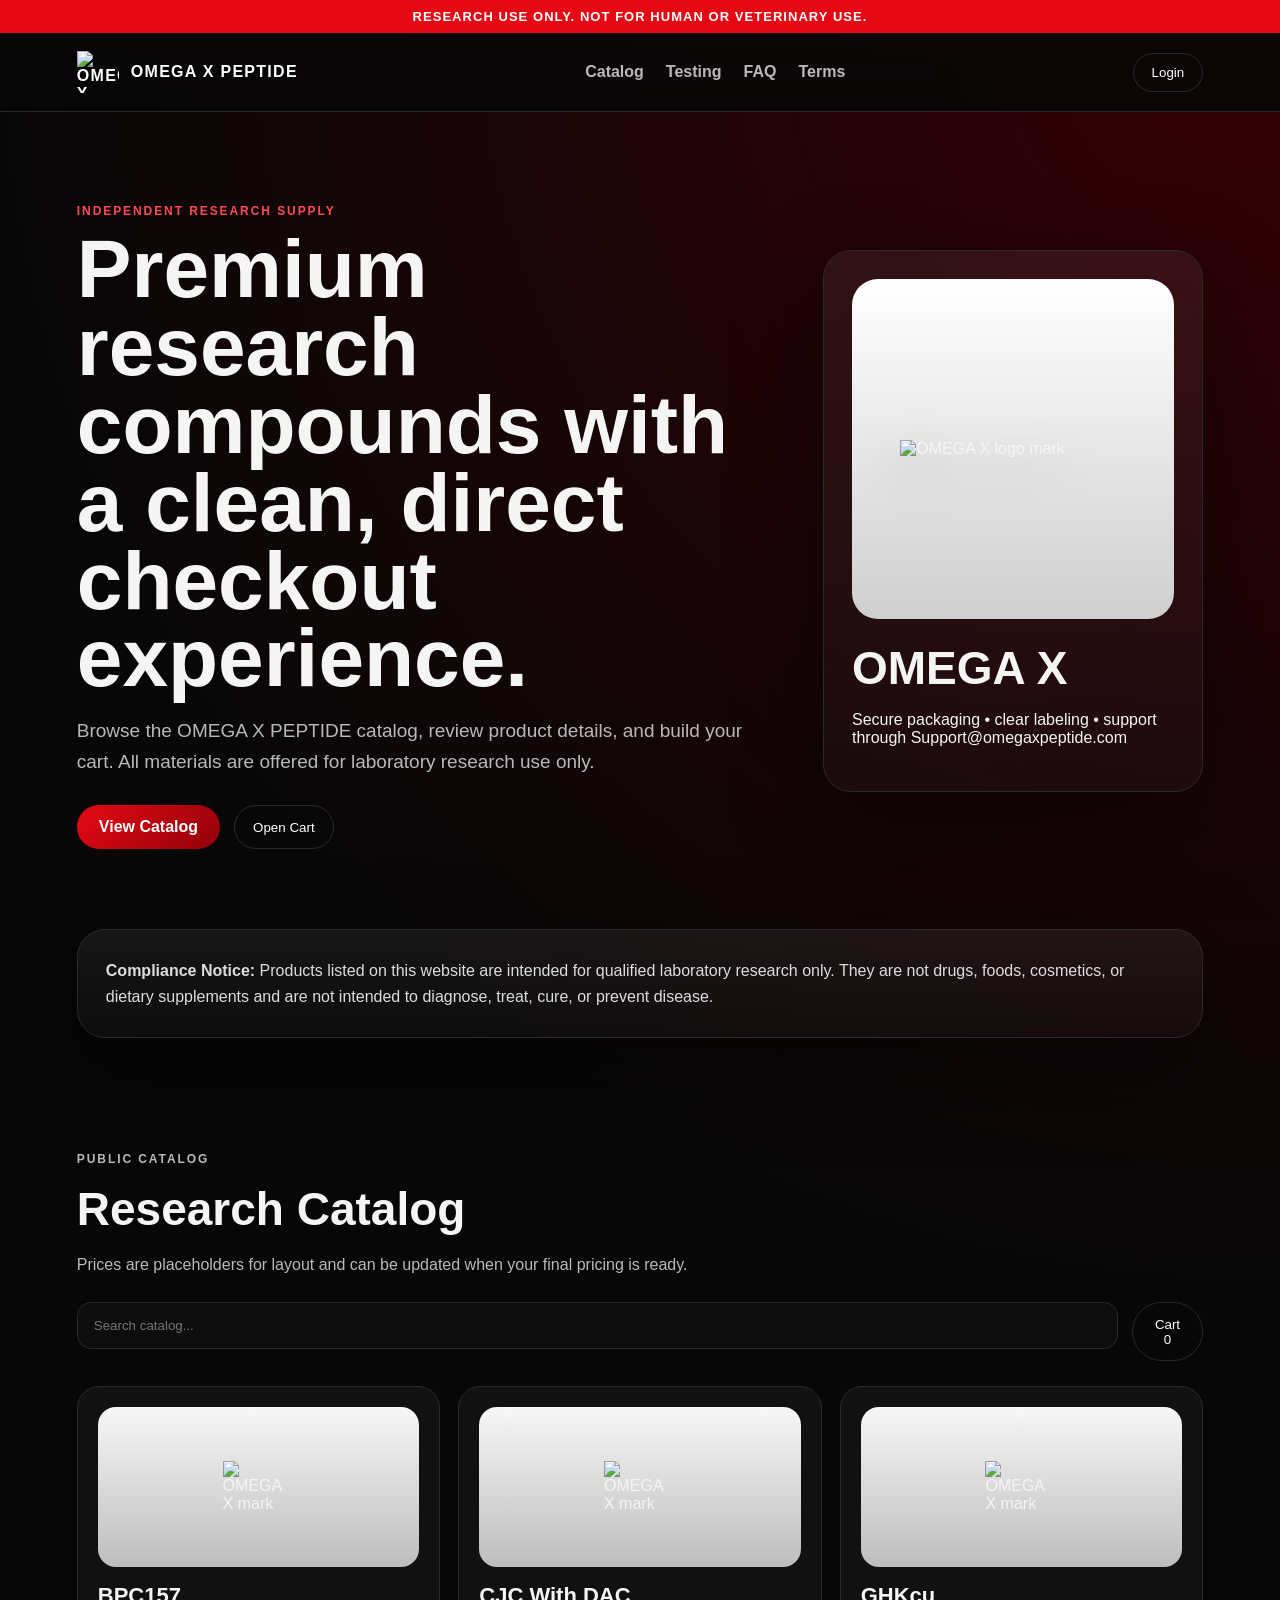
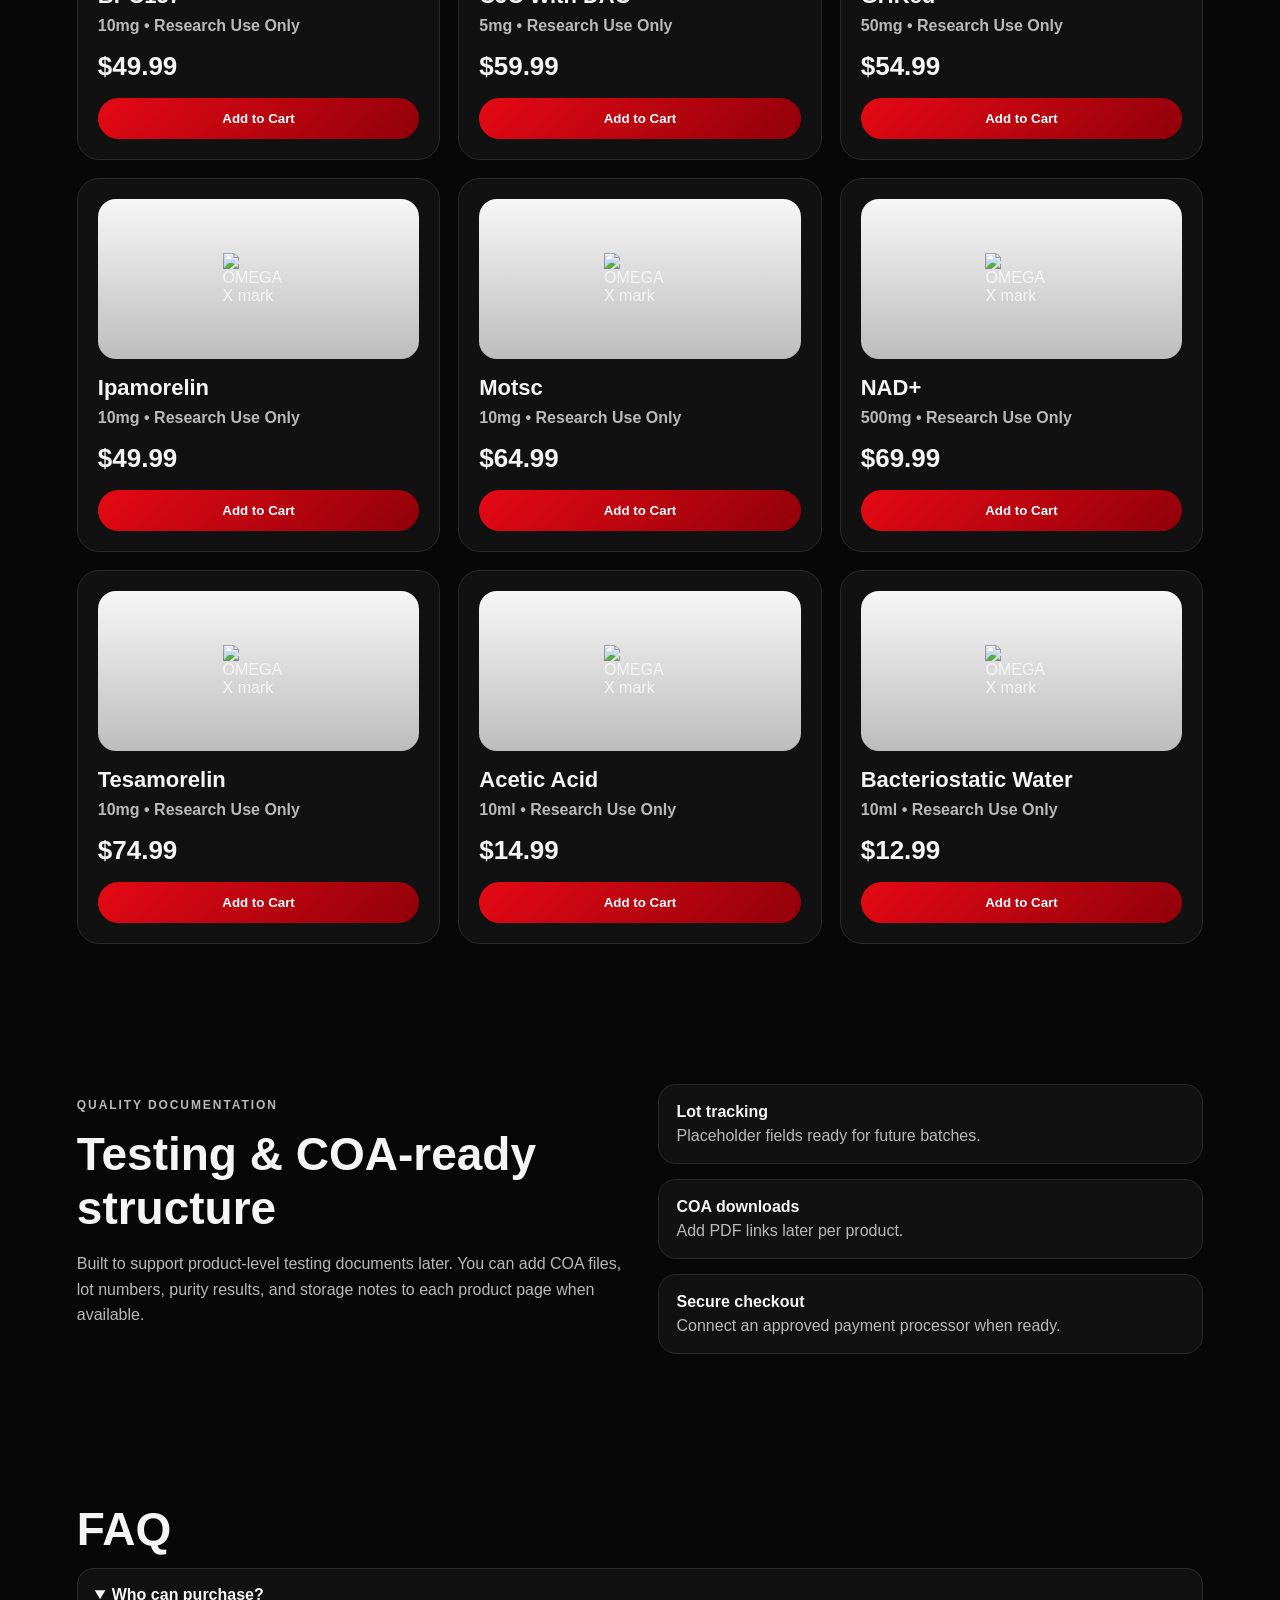
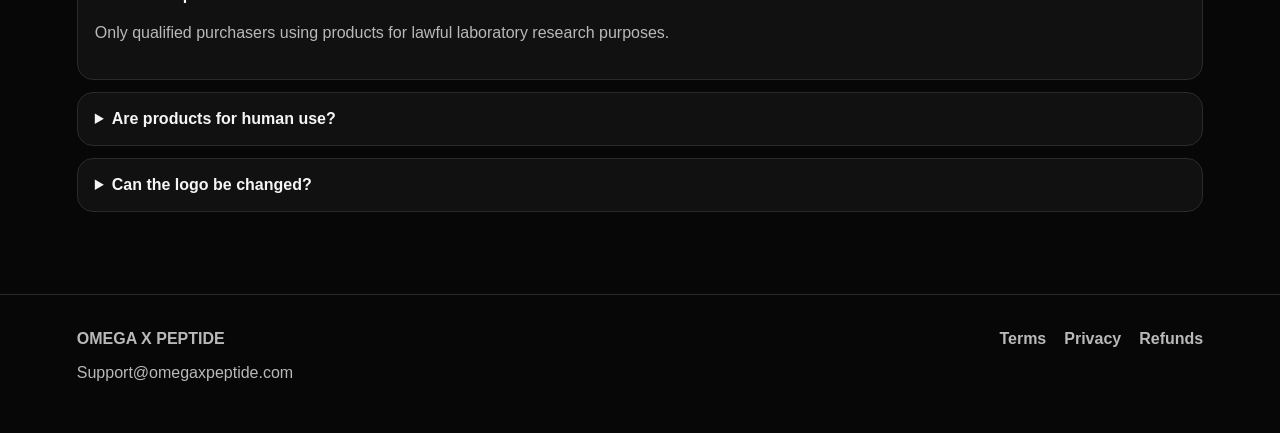
==== index.html @ 71b352d0 "Add files via upload" ====
<!doctype html>
<html lang="en">
<head>
  <meta charset="utf-8" />
  <meta name="viewport" content="width=device-width, initial-scale=1" />
  <title>OMEGA X PEPTIDE | Research Supply</title>
  <meta name="description" content="OMEGA X PEPTIDE research-use-only catalog." />
  <link rel="stylesheet" href="styles.css" />
</head>
<body>
  <div class="top-alert">Research use only. Not for human or veterinary use.</div>
  <header class="site-header">
    <a class="brand" href="#top">
      <img src="assets/logo.png" alt="OMEGA X PEPTIDE logo" />
      <span>OMEGA X PEPTIDE</span>
    </a>
    <nav>
      <a href="#catalog">Catalog</a>
      <a href="#testing">Testing</a>
      <a href="#faq">FAQ</a>
      <a href="terms.html">Terms</a>
    </nav>
    <button class="ghost" onclick="openAuth()">Login</button>
  </header>

  <main id="top">
    <section class="hero">
      <div class="hero-copy">
        <p class="eyebrow">Independent research supply</p>
        <h1>Premium research compounds with a clean, direct checkout experience.</h1>
        <p class="hero-text">Browse the OMEGA X PEPTIDE catalog, review product details, and build your cart. All materials are offered for laboratory research use only.</p>
        <div class="hero-actions">
          <a class="primary" href="#catalog">View Catalog</a>
          <button class="secondary" onclick="openCart()">Open Cart</button>
        </div>
      </div>
      <div class="hero-card">
        <div class="vial"><img src="assets/logo.png" alt="OMEGA X logo mark" /></div>
        <h2>OMEGA X</h2>
        <p>Secure packaging • clear labeling • support through Support@omegaxpeptide.com</p>
      </div>
    </section>

    <section class="notice-card">
      <strong>Compliance Notice:</strong> Products listed on this website are intended for qualified laboratory research only. They are not drugs, foods, cosmetics, or dietary supplements and are not intended to diagnose, treat, cure, or prevent disease.
    </section>

    <section id="catalog" class="section">
      <div class="section-head">
        <p class="eyebrow">Public catalog</p>
        <h2>Research Catalog</h2>
        <p>Prices are placeholders for layout and can be updated when your final pricing is ready.</p>
      </div>
      <div class="filters">
        <input id="search" type="search" placeholder="Search catalog..." oninput="renderProducts()" />
        <button class="ghost" onclick="openCart()">Cart <span id="cartCount">0</span></button>
      </div>
      <div id="productGrid" class="product-grid"></div>
    </section>

    <section id="testing" class="section split">
      <div>
        <p class="eyebrow">Quality documentation</p>
        <h2>Testing & COA-ready structure</h2>
        <p>Built to support product-level testing documents later. You can add COA files, lot numbers, purity results, and storage notes to each product page when available.</p>
      </div>
      <div class="feature-list">
        <div><strong>Lot tracking</strong><span>Placeholder fields ready for future batches.</span></div>
        <div><strong>COA downloads</strong><span>Add PDF links later per product.</span></div>
        <div><strong>Secure checkout</strong><span>Connect an approved payment processor when ready.</span></div>
      </div>
    </section>

    <section id="faq" class="section faq">
      <h2>FAQ</h2>
      <details open><summary>Who can purchase?</summary><p>Only qualified purchasers using products for lawful laboratory research purposes.</p></details>
      <details><summary>Are products for human use?</summary><p>No. Products are strictly research use only and are not for human or veterinary use.</p></details>
      <details><summary>Can the logo be changed?</summary><p>Yes. Replace <code>assets/logo.png</code> and the entire site updates.</p></details>
    </section>
  </main>

  <footer>
    <div><strong>OMEGA X PEPTIDE</strong><p>Support@omegaxpeptide.com</p></div>
    <div class="footer-links"><a href="terms.html">Terms</a><a href="privacy.html">Privacy</a><a href="refund.html">Refunds</a></div>
  </footer>

  <div id="cartPanel" class="panel hidden">
    <div class="panel-box">
      <button class="close" onclick="closeCart()">×</button>
      <h2>Your Cart</h2>
      <div id="cartItems"></div>
      <div class="cart-total">Total: <span id="cartTotal">$0.00</span></div>
      <label class="checkbox"><input type="checkbox" id="ruoCheck" /> I confirm these products are for research use only and not for human or veterinary use.</label>
      <button class="primary full" onclick="checkout()">Proceed to Checkout</button>
      <p class="tiny">Payment gateway placeholder. Connect approved processor later.</p>
    </div>
  </div>

  <div id="authPanel" class="panel hidden">
    <div class="panel-box small">
      <button class="close" onclick="closeAuth()">×</button>
      <h2>Research Account</h2>
      <input type="email" placeholder="Email address" />
      <input type="password" placeholder="Password" />
      <label class="checkbox"><input type="checkbox" /> I agree to the RUO terms.</label>
      <button class="primary full">Sign Up / Login</button>
      <p class="tiny">Supabase Auth placeholder. Add your project URL and anon key in <code>app.js</code>.</p>
    </div>
  </div>

  <script src="app.js"></script>
</body>
</html>
---- styles.css ----
:root{--bg:#070707;--panel:#111;--panel2:#181818;--text:#f5f5f5;--muted:#b9b9b9;--red:#e50914;--red2:#91000a;--line:#2a2a2a}*{box-sizing:border-box}html{scroll-behavior:smooth}body{margin:0;background:radial-gradient(circle at top right,#350006 0,#070707 34%);color:var(--text);font-family:Inter,Arial,sans-serif}.top-alert{text-align:center;background:var(--red);color:#fff;font-weight:800;padding:9px;font-size:13px;letter-spacing:.08em;text-transform:uppercase}.site-header{position:sticky;top:0;z-index:10;display:flex;align-items:center;justify-content:space-between;padding:18px 6vw;background:rgba(7,7,7,.86);backdrop-filter:blur(14px);border-bottom:1px solid var(--line)}.brand{display:flex;align-items:center;gap:12px;color:#fff;text-decoration:none;font-weight:900;letter-spacing:.08em}.brand img{width:42px;height:42px;object-fit:contain}nav{display:flex;gap:22px}nav a,.footer-links a{color:var(--muted);text-decoration:none;font-weight:700}.ghost,.secondary{background:transparent;color:#fff;border:1px solid var(--line);border-radius:999px;padding:11px 18px;cursor:pointer}.primary{display:inline-block;background:linear-gradient(135deg,var(--red),var(--red2));color:#fff;text-decoration:none;border:0;border-radius:999px;padding:13px 22px;font-weight:900;cursor:pointer}.full{width:100%;border-radius:14px;margin-top:14px}.hero{display:grid;grid-template-columns:1.3fr .7fr;gap:40px;align-items:center;min-height:74vh;padding:80px 6vw}.eyebrow{color:#ff4b55;font-weight:900;text-transform:uppercase;letter-spacing:.16em;font-size:12px}h1{font-size:clamp(42px,7vw,82px);line-height:.95;margin:10px 0}h2{font-size:clamp(28px,4vw,46px);margin:8px 0}.hero-text{font-size:19px;max-width:680px;color:var(--muted);line-height:1.6}.hero-actions{display:flex;gap:14px;margin-top:28px}.hero-card,.notice-card,.panel-box{background:linear-gradient(180deg,rgba(255,255,255,.06),rgba(255,255,255,.025));border:1px solid var(--line);border-radius:28px;padding:28px;box-shadow:0 30px 90px rgba(0,0,0,.45)}.vial{height:340px;border-radius:26px;background:linear-gradient(180deg,#fff,#cfcfcf);display:grid;place-items:center;margin-bottom:22px}.vial img{width:70%;filter:drop-shadow(0 18px 24px rgba(0,0,0,.28))}.notice-card{margin:0 6vw 30px;color:#ddd;line-height:1.6}.section{padding:70px 6vw}.section-head{max-width:750px}.section-head p,.split p,.faq p{color:var(--muted);line-height:1.6}.filters{display:flex;gap:14px;margin:25px 0}.filters input,.panel input{width:100%;background:#0d0d0d;border:1px solid var(--line);color:#fff;border-radius:14px;padding:15px 16px;margin-bottom:12px}.product-grid{display:grid;grid-template-columns:repeat(3,1fr);gap:18px}.product-card{background:var(--panel);border:1px solid var(--line);border-radius:22px;padding:20px;transition:.2s}.product-card:hover{transform:translateY(-3px);border-color:#5b1116}.product-card .mock{height:160px;background:linear-gradient(180deg,#f7f7f7,#bdbdbd);border-radius:18px;display:grid;place-items:center;margin-bottom:16px}.mock img{width:72px}.product-card h3{margin:0 0 8px;font-size:22px}.meta{color:var(--muted);font-weight:700}.price{font-size:26px;font-weight:900;margin:16px 0}.product-card button{width:100%}.split{display:grid;grid-template-columns:1fr 1fr;gap:35px}.feature-list{display:grid;gap:15px}.feature-list div{background:var(--panel);border:1px solid var(--line);border-radius:18px;padding:18px}.feature-list span{display:block;color:var(--muted);margin-top:6px}.faq details{background:var(--panel);border:1px solid var(--line);border-radius:16px;margin:12px 0;padding:17px}summary{font-weight:900;cursor:pointer}footer{display:flex;justify-content:space-between;padding:35px 6vw;border-top:1px solid var(--line);color:var(--muted)}.footer-links{display:flex;gap:18px}.panel{position:fixed;inset:0;background:rgba(0,0,0,.72);z-index:50;display:grid;place-items:center;padding:20px}.hidden{display:none}.panel-box{width:min(560px,100%);position:relative}.panel-box.small{width:min(420px,100%)}.close{position:absolute;right:18px;top:14px;background:none;color:#fff;border:0;font-size:30px;cursor:pointer}.cart-row{display:flex;justify-content:space-between;gap:12px;border-bottom:1px solid var(--line);padding:12px 0}.cart-total{font-size:22px;font-weight:900;text-align:right;margin-top:20px}.checkbox{display:flex;gap:10px;align-items:flex-start;color:var(--muted);font-size:14px;line-height:1.4}.tiny{color:var(--muted);font-size:12px;line-height:1.5}@media(max-width:850px){nav{display:none}.hero,.split{grid-template-columns:1fr}.hero{padding-top:45px}.product-grid{grid-template-columns:1fr}.hero-actions,.filters,footer{flex-direction:column}.site-header{gap:10px}.brand span{font-size:13px}.vial{height:240px}}
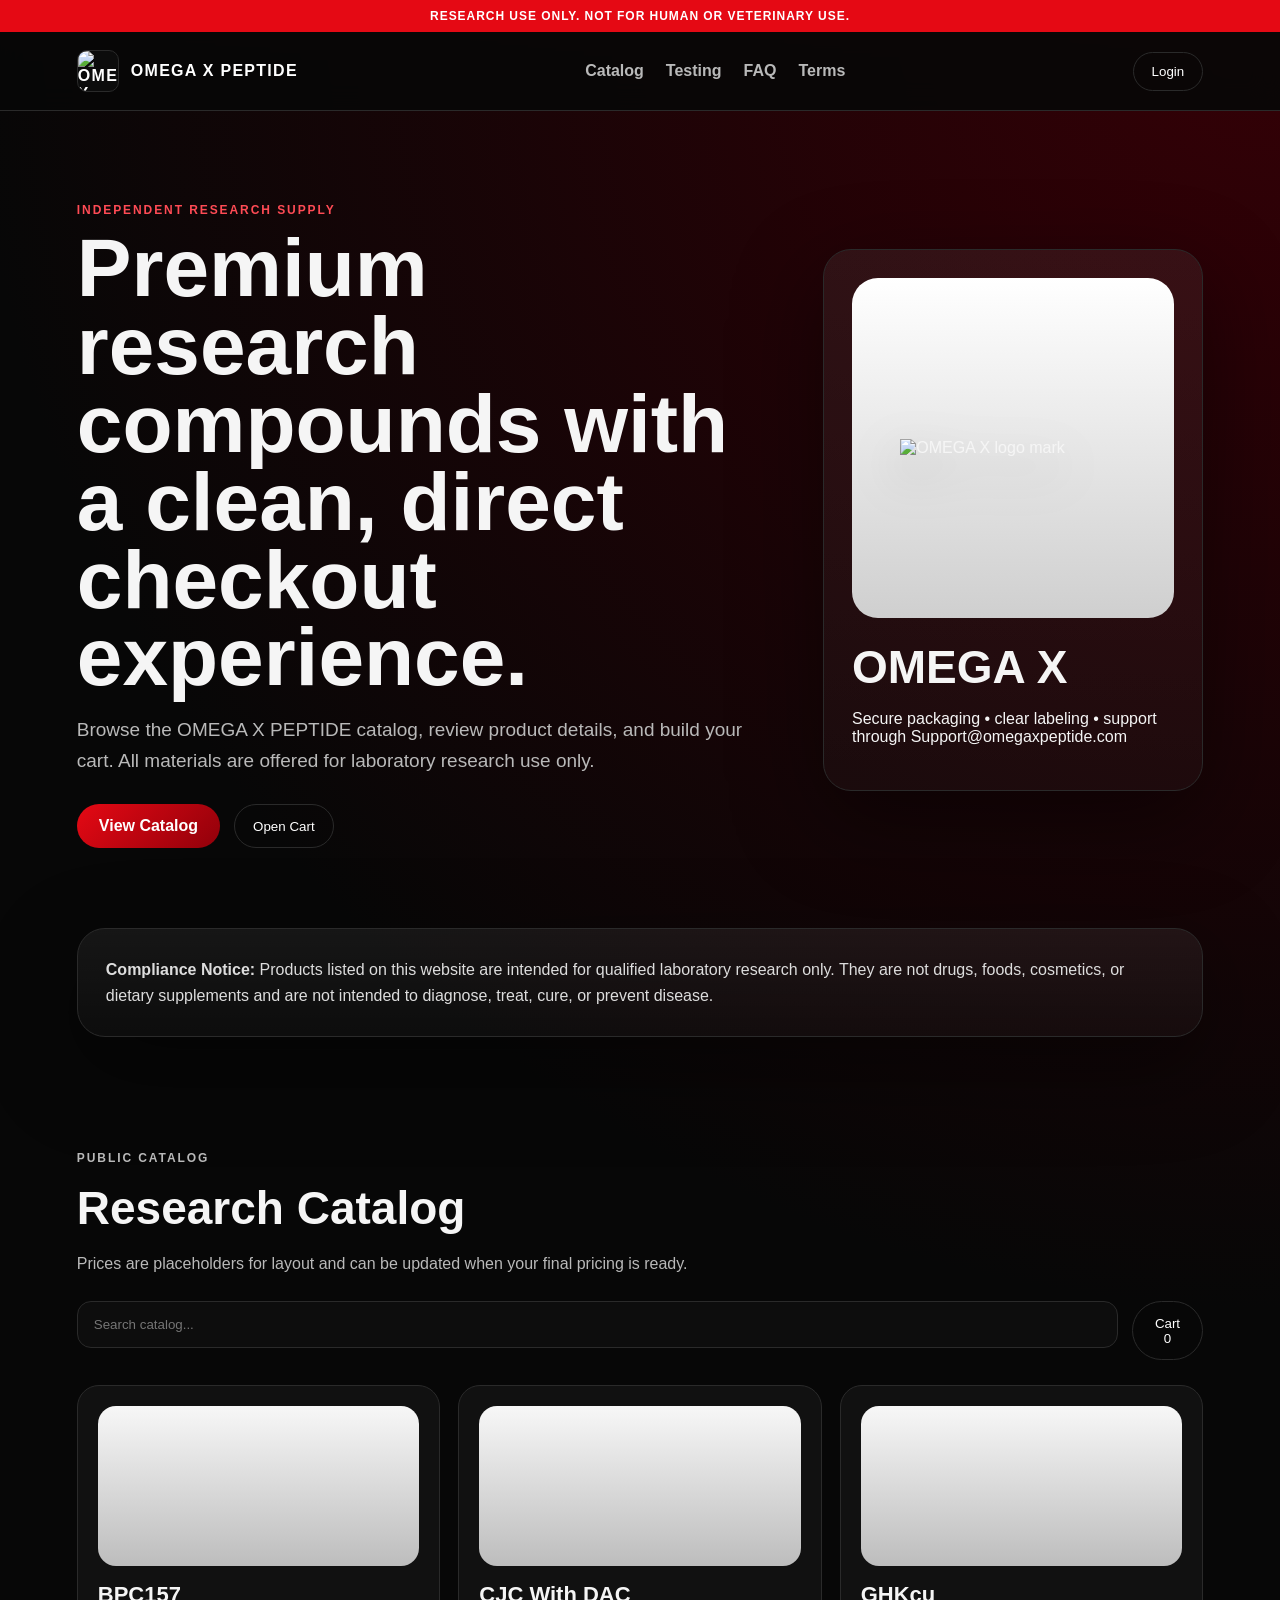
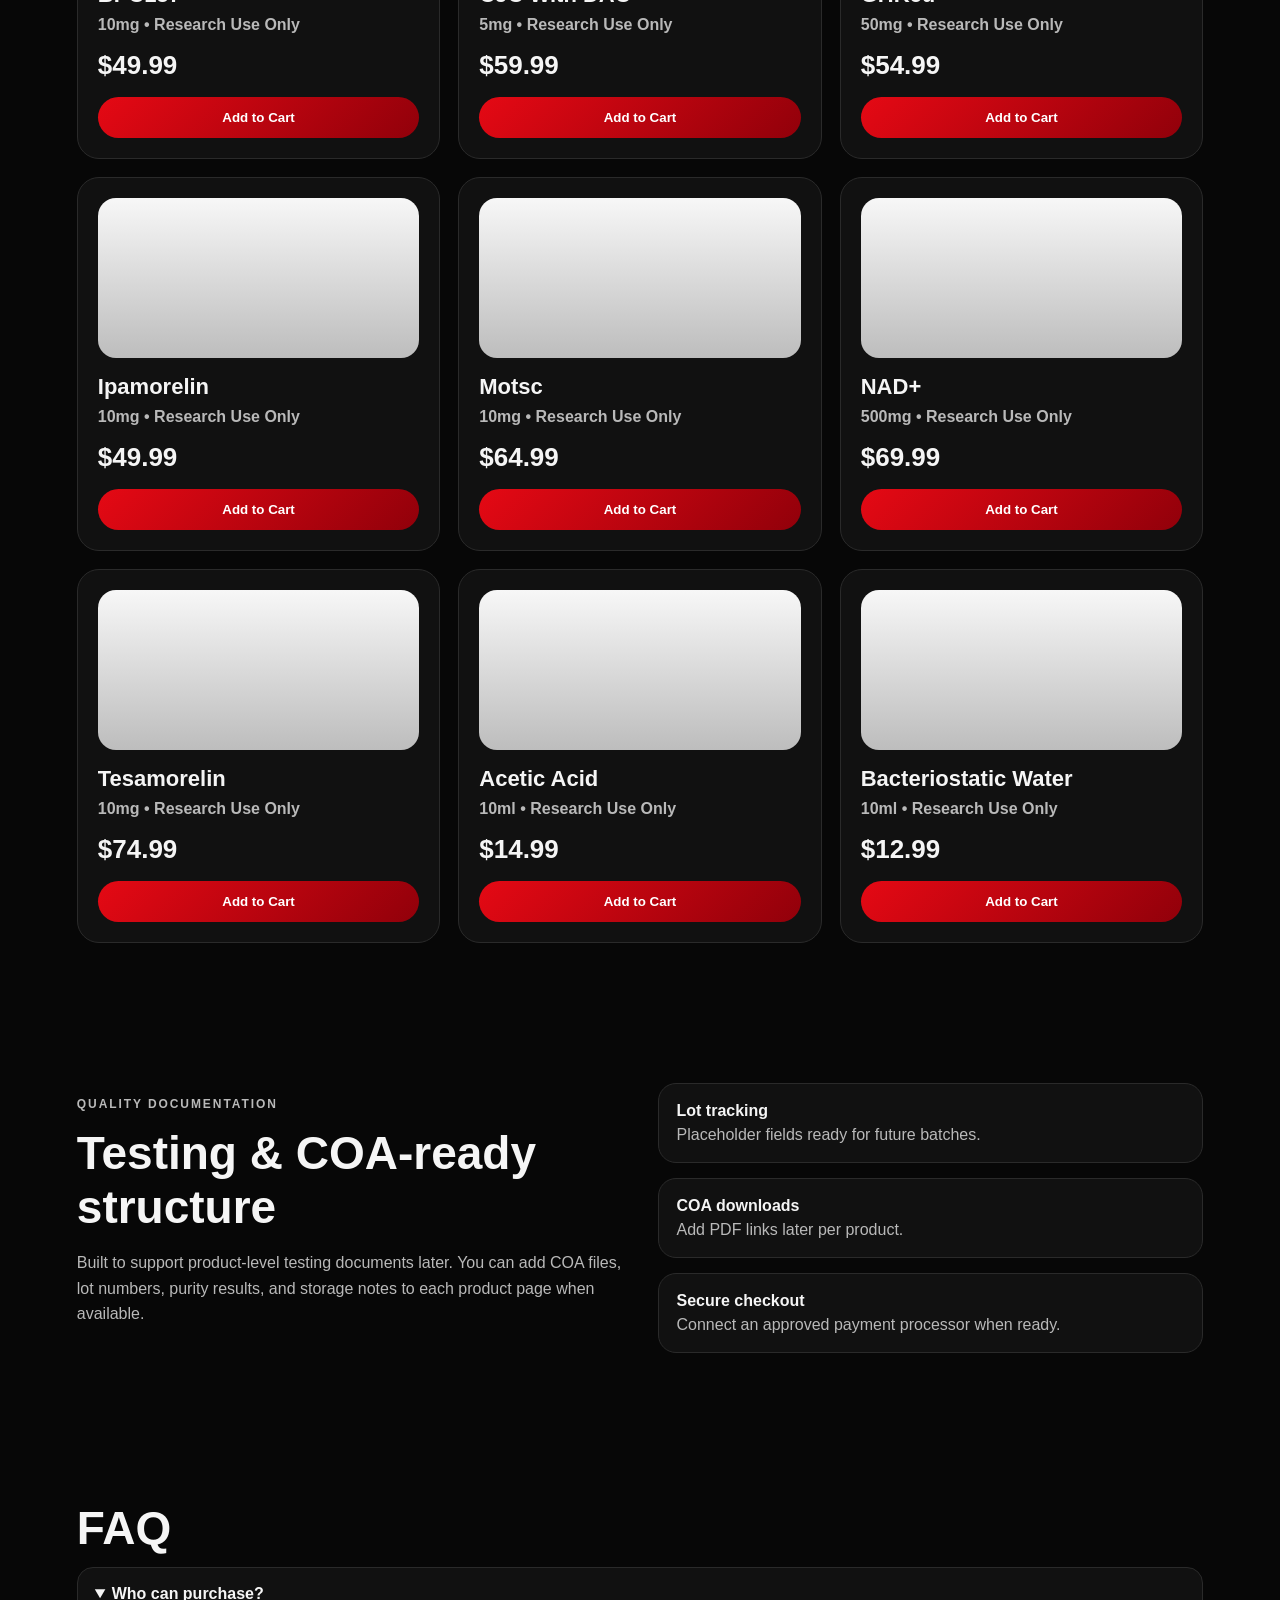
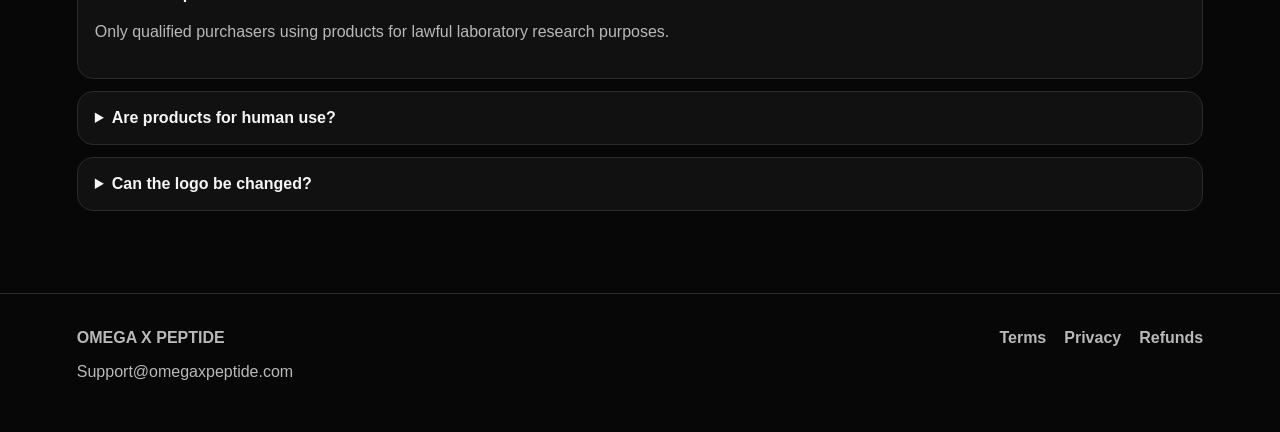
==== commit 0f65214f: "Add files via upload" ====
--- a/index.html
+++ b/index.html
@@ -85,8 +85,8 @@
   </footer>
 
   <div id="cartPanel" class="panel hidden">
-    <div class="panel-box">
-      <button class="close" onclick="closeCart()">×</button>
+    <div class="panel-box cart-modal">
+      <button class="close" onclick="closeCart()" aria-label="Close cart">×</button>
       <h2>Your Cart</h2>
       <div id="cartItems"></div>
       <div class="cart-total">Total: <span id="cartTotal">$0.00</span></div>
@@ -98,7 +98,7 @@
 
   <div id="authPanel" class="panel hidden">
     <div class="panel-box small">
-      <button class="close" onclick="closeAuth()">×</button>
+      <button class="close" onclick="closeAuth()" aria-label="Close login">×</button>
       <h2>Research Account</h2>
       <input type="email" placeholder="Email address" />
       <input type="password" placeholder="Password" />
--- a/styles.css
+++ b/styles.css
@@ -1 +1,3 @@
-:root{--bg:#070707;--panel:#111;--panel2:#181818;--text:#f5f5f5;--muted:#b9b9b9;--red:#e50914;--red2:#91000a;--line:#2a2a2a}*{box-sizing:border-box}html{scroll-behavior:smooth}body{margin:0;background:radial-gradient(circle at top right,#350006 0,#070707 34%);color:var(--text);font-family:Inter,Arial,sans-serif}.top-alert{text-align:center;background:var(--red);color:#fff;font-weight:800;padding:9px;font-size:13px;letter-spacing:.08em;text-transform:uppercase}.site-header{position:sticky;top:0;z-index:10;display:flex;align-items:center;justify-content:space-between;padding:18px 6vw;background:rgba(7,7,7,.86);backdrop-filter:blur(14px);border-bottom:1px solid var(--line)}.brand{display:flex;align-items:center;gap:12px;color:#fff;text-decoration:none;font-weight:900;letter-spacing:.08em}.brand img{width:42px;height:42px;object-fit:contain}nav{display:flex;gap:22px}nav a,.footer-links a{color:var(--muted);text-decoration:none;font-weight:700}.ghost,.secondary{background:transparent;color:#fff;border:1px solid var(--line);border-radius:999px;padding:11px 18px;cursor:pointer}.primary{display:inline-block;background:linear-gradient(135deg,var(--red),var(--red2));color:#fff;text-decoration:none;border:0;border-radius:999px;padding:13px 22px;font-weight:900;cursor:pointer}.full{width:100%;border-radius:14px;margin-top:14px}.hero{display:grid;grid-template-columns:1.3fr .7fr;gap:40px;align-items:center;min-height:74vh;padding:80px 6vw}.eyebrow{color:#ff4b55;font-weight:900;text-transform:uppercase;letter-spacing:.16em;font-size:12px}h1{font-size:clamp(42px,7vw,82px);line-height:.95;margin:10px 0}h2{font-size:clamp(28px,4vw,46px);margin:8px 0}.hero-text{font-size:19px;max-width:680px;color:var(--muted);line-height:1.6}.hero-actions{display:flex;gap:14px;margin-top:28px}.hero-card,.notice-card,.panel-box{background:linear-gradient(180deg,rgba(255,255,255,.06),rgba(255,255,255,.025));border:1px solid var(--line);border-radius:28px;padding:28px;box-shadow:0 30px 90px rgba(0,0,0,.45)}.vial{height:340px;border-radius:26px;background:linear-gradient(180deg,#fff,#cfcfcf);display:grid;place-items:center;margin-bottom:22px}.vial img{width:70%;filter:drop-shadow(0 18px 24px rgba(0,0,0,.28))}.notice-card{margin:0 6vw 30px;color:#ddd;line-height:1.6}.section{padding:70px 6vw}.section-head{max-width:750px}.section-head p,.split p,.faq p{color:var(--muted);line-height:1.6}.filters{display:flex;gap:14px;margin:25px 0}.filters input,.panel input{width:100%;background:#0d0d0d;border:1px solid var(--line);color:#fff;border-radius:14px;padding:15px 16px;margin-bottom:12px}.product-grid{display:grid;grid-template-columns:repeat(3,1fr);gap:18px}.product-card{background:var(--panel);border:1px solid var(--line);border-radius:22px;padding:20px;transition:.2s}.product-card:hover{transform:translateY(-3px);border-color:#5b1116}.product-card .mock{height:160px;background:linear-gradient(180deg,#f7f7f7,#bdbdbd);border-radius:18px;display:grid;place-items:center;margin-bottom:16px}.mock img{width:72px}.product-card h3{margin:0 0 8px;font-size:22px}.meta{color:var(--muted);font-weight:700}.price{font-size:26px;font-weight:900;margin:16px 0}.product-card button{width:100%}.split{display:grid;grid-template-columns:1fr 1fr;gap:35px}.feature-list{display:grid;gap:15px}.feature-list div{background:var(--panel);border:1px solid var(--line);border-radius:18px;padding:18px}.feature-list span{display:block;color:var(--muted);margin-top:6px}.faq details{background:var(--panel);border:1px solid var(--line);border-radius:16px;margin:12px 0;padding:17px}summary{font-weight:900;cursor:pointer}footer{display:flex;justify-content:space-between;padding:35px 6vw;border-top:1px solid var(--line);color:var(--muted)}.footer-links{display:flex;gap:18px}.panel{position:fixed;inset:0;background:rgba(0,0,0,.72);z-index:50;display:grid;place-items:center;padding:20px}.hidden{display:none}.panel-box{width:min(560px,100%);position:relative}.panel-box.small{width:min(420px,100%)}.close{position:absolute;right:18px;top:14px;background:none;color:#fff;border:0;font-size:30px;cursor:pointer}.cart-row{display:flex;justify-content:space-between;gap:12px;border-bottom:1px solid var(--line);padding:12px 0}.cart-total{font-size:22px;font-weight:900;text-align:right;margin-top:20px}.checkbox{display:flex;gap:10px;align-items:flex-start;color:var(--muted);font-size:14px;line-height:1.4}.tiny{color:var(--muted);font-size:12px;line-height:1.5}@media(max-width:850px){nav{display:none}.hero,.split{grid-template-columns:1fr}.hero{padding-top:45px}.product-grid{grid-template-columns:1fr}.hero-actions,.filters,footer{flex-direction:column}.site-header{gap:10px}.brand span{font-size:13px}.vial{height:240px}}
+:root{--bg:#070707;--panel:#111;--panel2:#181818;--text:#f5f5f5;--muted:#b9b9b9;--red:#e50914;--red2:#91000a;--line:#2a2a2a;--safe-bottom:env(safe-area-inset-bottom,0px)}*{box-sizing:border-box}html{scroll-behavior:smooth}body{margin:0;background:radial-gradient(circle at top right,#350006 0,#070707 34%);color:var(--text);font-family:Inter,Arial,sans-serif;overflow-x:hidden}body.no-scroll{overflow:hidden}.top-alert{text-align:center;background:var(--red);color:#fff;font-weight:800;padding:9px 12px;font-size:12px;letter-spacing:.08em;text-transform:uppercase}.site-header{position:sticky;top:0;z-index:10;display:flex;align-items:center;justify-content:space-between;padding:18px 6vw;background:rgba(7,7,7,.9);backdrop-filter:blur(14px);border-bottom:1px solid var(--line)}.brand{display:flex;align-items:center;gap:12px;color:#fff;text-decoration:none;font-weight:900;letter-spacing:.08em;min-width:0}.brand img{width:42px;height:42px;object-fit:contain;background:#0c0c0c;border:1px solid var(--line);border-radius:10px}.brand span{white-space:nowrap;overflow:hidden;text-overflow:ellipsis}nav{display:flex;gap:22px}nav a,.footer-links a{color:var(--muted);text-decoration:none;font-weight:700}.ghost,.secondary{background:transparent;color:#fff;border:1px solid var(--line);border-radius:999px;padding:11px 18px;cursor:pointer}.primary{display:inline-block;background:linear-gradient(135deg,var(--red),var(--red2));color:#fff;text-decoration:none;border:0;border-radius:999px;padding:13px 22px;font-weight:900;cursor:pointer}.full{width:100%;border-radius:14px;margin-top:14px}.hero{display:grid;grid-template-columns:1.3fr .7fr;gap:40px;align-items:center;min-height:74vh;padding:80px 6vw}.eyebrow{color:#ff4b55;font-weight:900;text-transform:uppercase;letter-spacing:.16em;font-size:12px}h1{font-size:clamp(42px,7vw,82px);line-height:.95;margin:10px 0}h2{font-size:clamp(28px,4vw,46px);margin:8px 0}.hero-text{font-size:19px;max-width:680px;color:var(--muted);line-height:1.6}.hero-actions{display:flex;gap:14px;margin-top:28px}.hero-card,.notice-card,.panel-box{background:linear-gradient(180deg,rgba(255,255,255,.06),rgba(255,255,255,.025));border:1px solid var(--line);border-radius:28px;padding:28px;box-shadow:0 30px 90px rgba(0,0,0,.45)}.vial{height:340px;border-radius:26px;background:linear-gradient(180deg,#fff,#cfcfcf);display:grid;place-items:center;margin-bottom:22px;overflow:hidden}.vial img{width:70%;filter:drop-shadow(0 18px 24px rgba(0,0,0,.28))}.notice-card{margin:0 6vw 30px;color:#ddd;line-height:1.6}.section{padding:70px 6vw}.section-head{max-width:750px}.section-head p,.split p,.faq p{color:var(--muted);line-height:1.6}.filters{display:flex;gap:14px;margin:25px 0}.filters input,.panel input{width:100%;background:#0d0d0d;border:1px solid var(--line);color:#fff;border-radius:14px;padding:15px 16px;margin-bottom:12px}.product-grid{display:grid;grid-template-columns:repeat(3,1fr);gap:18px}.product-card{background:var(--panel);border:1px solid var(--line);border-radius:22px;padding:20px;transition:.2s}.product-card:hover{transform:translateY(-3px);border-color:#5b1116}.product-card .mock{height:160px;background:linear-gradient(180deg,#f7f7f7,#bdbdbd);border-radius:18px;display:grid;place-items:center;margin-bottom:16px;overflow:hidden}.mock img{width:72px}.product-card h3{margin:0 0 8px;font-size:22px}.meta{color:var(--muted);font-weight:700}.price{font-size:26px;font-weight:900;margin:16px 0}.product-card button{width:100%}.split{display:grid;grid-template-columns:1fr 1fr;gap:35px}.feature-list{display:grid;gap:15px}.feature-list div{background:var(--panel);border:1px solid var(--line);border-radius:18px;padding:18px}.feature-list span{display:block;color:var(--muted);margin-top:6px}.faq details{background:var(--panel);border:1px solid var(--line);border-radius:16px;margin:12px 0;padding:17px}summary{font-weight:900;cursor:pointer}footer{display:flex;justify-content:space-between;padding:35px 6vw;border-top:1px solid var(--line);color:var(--muted)}.footer-links{display:flex;gap:18px}.panel{position:fixed;inset:0;background:rgba(0,0,0,.78);z-index:50;display:flex;align-items:center;justify-content:center;padding:20px}.hidden{display:none}.panel-box{width:min(560px,100%);position:relative;max-height:calc(100dvh - 40px);overflow:auto}.panel-box.small{width:min(420px,100%)}.cart-modal{display:flex;flex-direction:column;gap:14px}.close{position:absolute;right:18px;top:14px;background:none;color:#fff;border:0;font-size:34px;line-height:1;cursor:pointer;z-index:3}.cart-modal h2{padding-right:48px}.cart-row{display:grid;grid-template-columns:1fr auto auto;align-items:center;gap:12px;border-bottom:1px solid var(--line);padding:14px 0}.cart-row span{font-weight:800}.cart-row strong{font-size:17px}.cart-row .ghost{padding:9px 13px}.cart-total{font-size:26px;font-weight:900;text-align:right;margin-top:8px;padding-top:12px;border-top:1px solid var(--line)}.checkbox{display:flex;gap:10px;align-items:flex-start;color:var(--muted);font-size:14px;line-height:1.4}.checkbox input{width:18px;height:18px;min-width:18px;margin-top:1px}.tiny{color:var(--muted);font-size:12px;line-height:1.5}
+@media(max-width:850px){nav{display:none}.hero,.split{grid-template-columns:1fr}.hero{padding:45px 5vw;min-height:auto}.product-grid{grid-template-columns:1fr}.hero-actions,.filters,footer{flex-direction:column}.site-header{gap:10px;padding:14px 5vw}.brand span{font-size:13px}.brand img{width:38px;height:38px}.vial{height:240px}h1{font-size:42px}.hero-text{font-size:16px}.section{padding:52px 5vw}.notice-card{margin:0 5vw 20px}.panel{align-items:flex-end;padding:0;background:rgba(0,0,0,.82)}.panel-box{width:100%;max-height:92dvh;border-radius:26px 26px 0 0;padding:24px 20px calc(20px + var(--safe-bottom));border-left:0;border-right:0;border-bottom:0;overflow-y:auto;-webkit-overflow-scrolling:touch}.panel-box.small{width:100%}.cart-modal{min-height:min(620px,88dvh)}.cart-modal h2{font-size:34px;margin:8px 0 4px}.close{right:18px;top:18px}.cart-row{grid-template-columns:1fr auto;grid-template-areas:'name price' 'remove remove';gap:8px 12px;padding:16px 0}.cart-row span{grid-area:name;font-size:17px;line-height:1.25}.cart-row strong{grid-area:price;font-size:18px}.cart-row .ghost{grid-area:remove;width:100%;border-radius:12px;padding:12px 14px}.cart-total{position:sticky;bottom:0;background:linear-gradient(180deg,rgba(17,17,17,.88),#111 35%);padding:18px 0 calc(10px + var(--safe-bottom));margin-top:auto;font-size:28px}.checkbox{font-size:13px;background:#0b0b0b;border:1px solid var(--line);border-radius:14px;padding:12px}.primary.full{padding:16px;font-size:16px}.product-card .mock{height:190px}.product-card h3{font-size:24px}.price{font-size:30px}footer{gap:18px}}
+@media(max-width:380px){h1{font-size:36px}.cart-modal h2{font-size:30px}.cart-total{font-size:24px}.site-header .ghost{padding:9px 13px}.brand span{max-width:160px}}
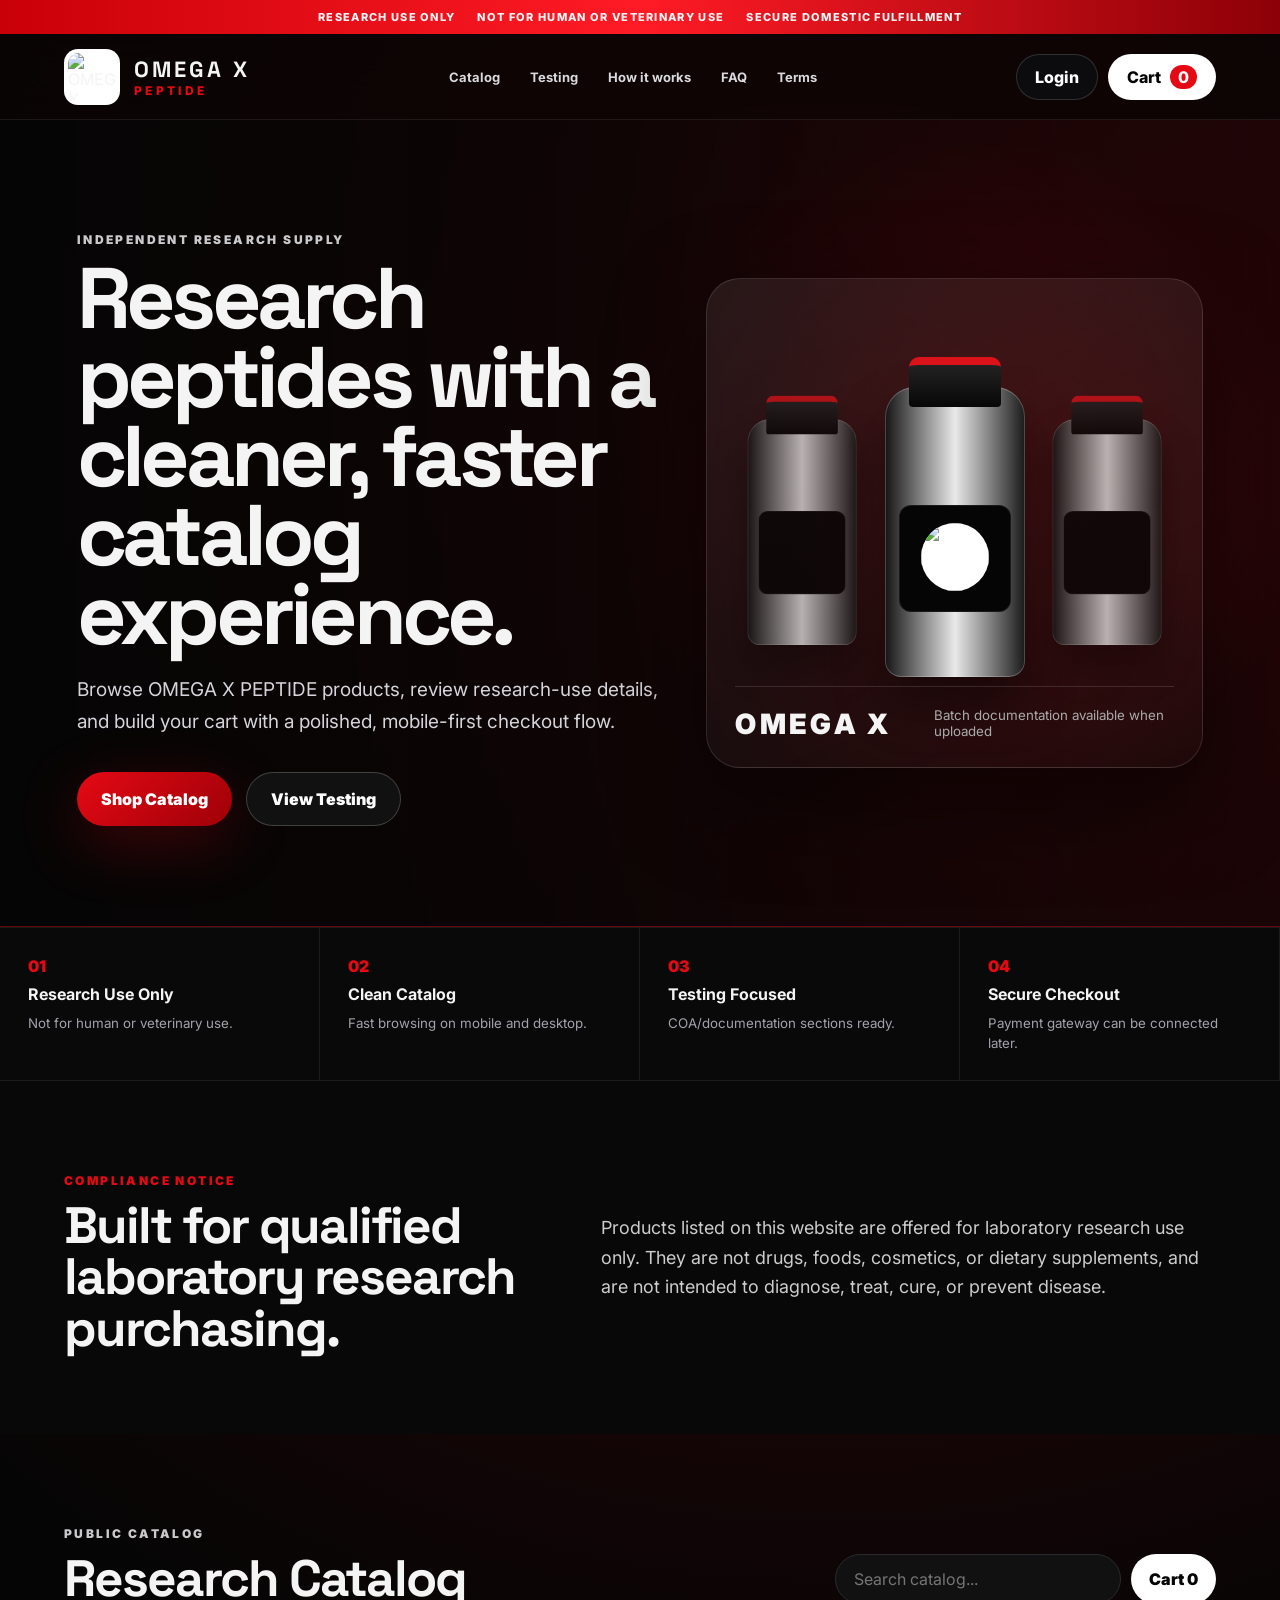
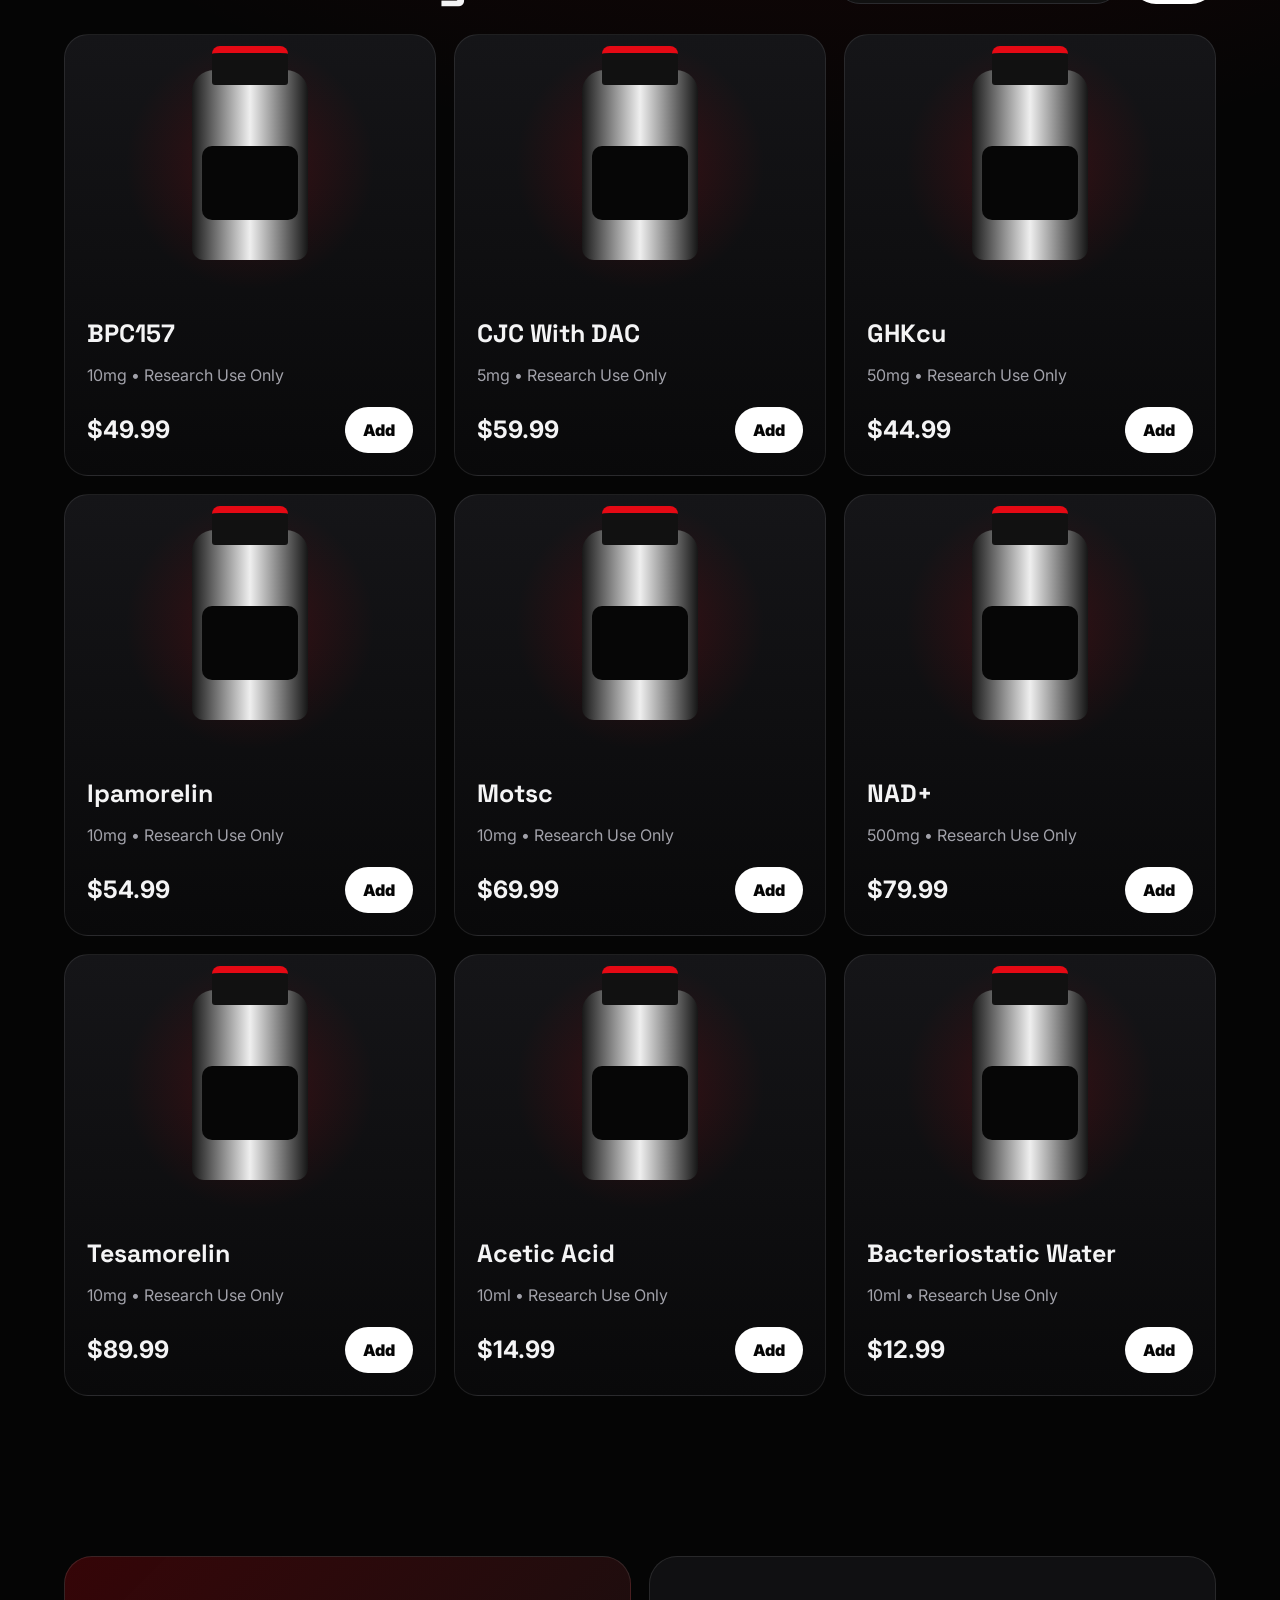
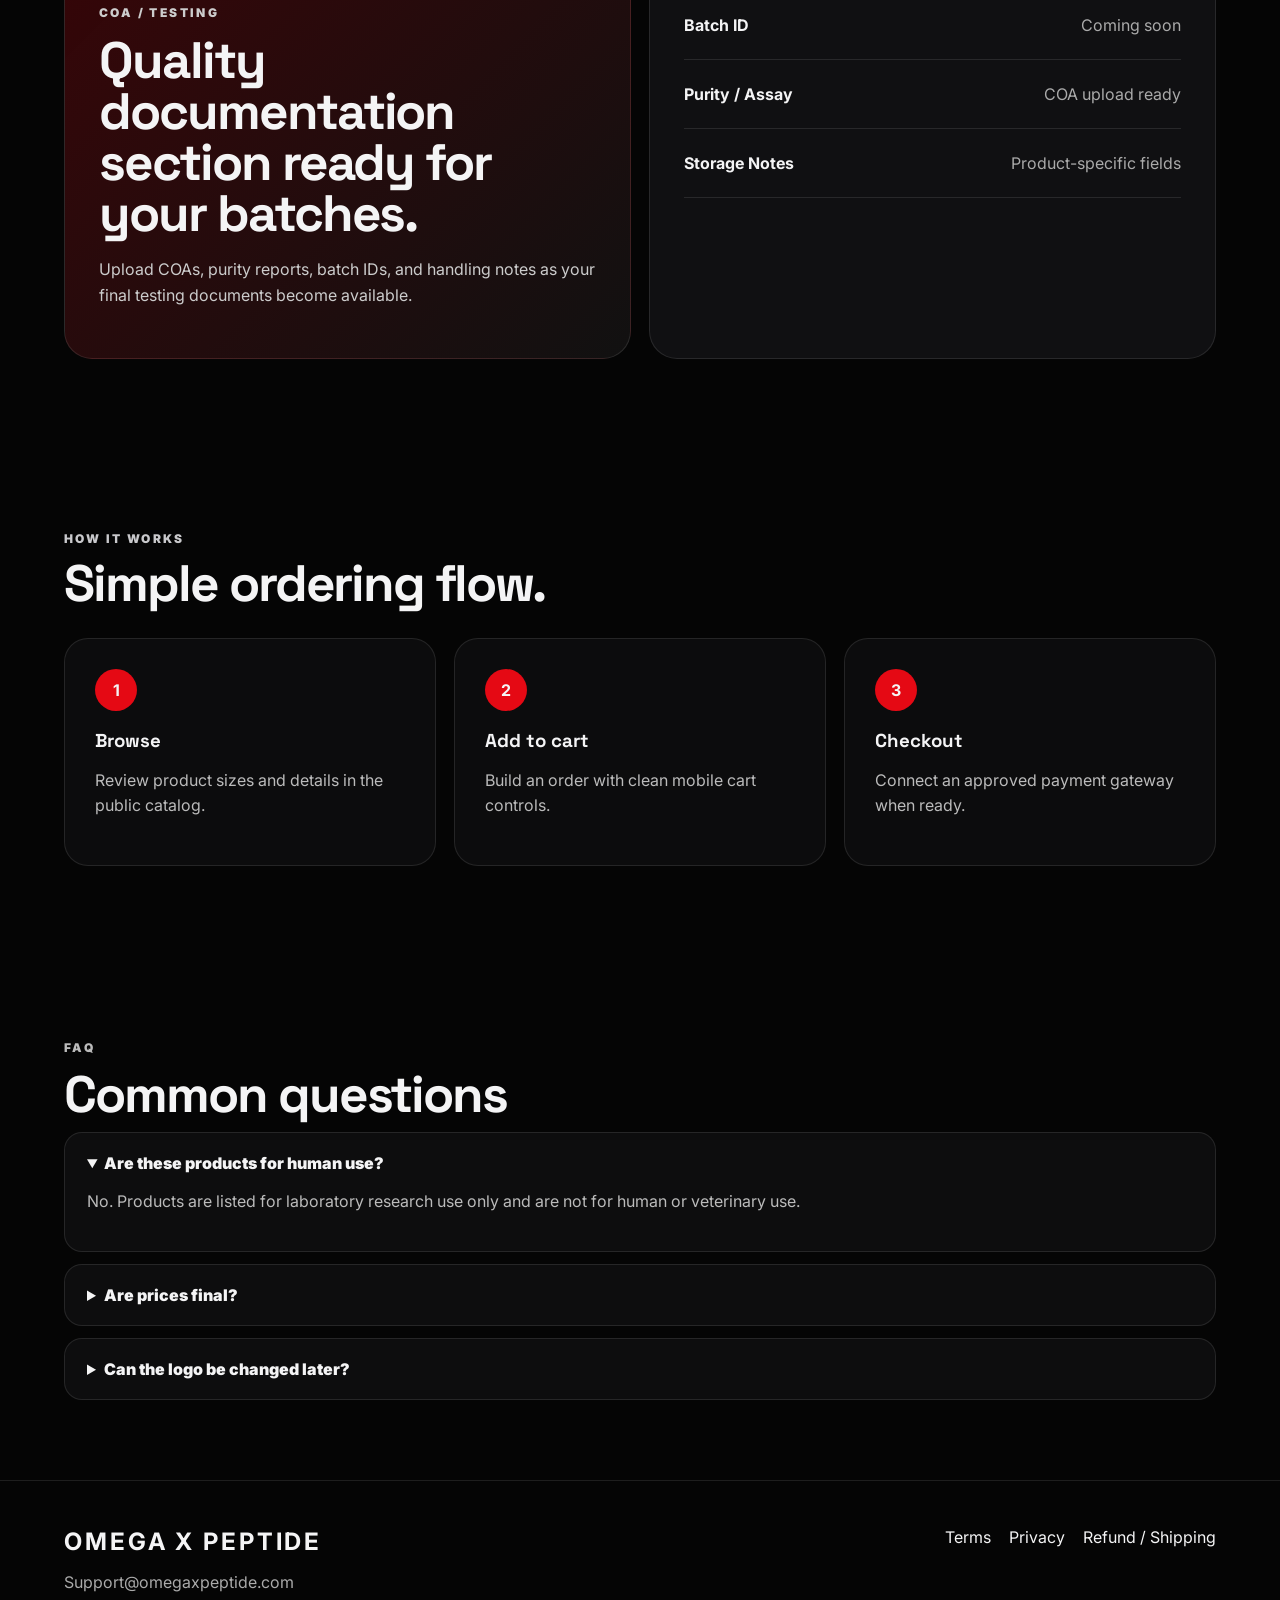
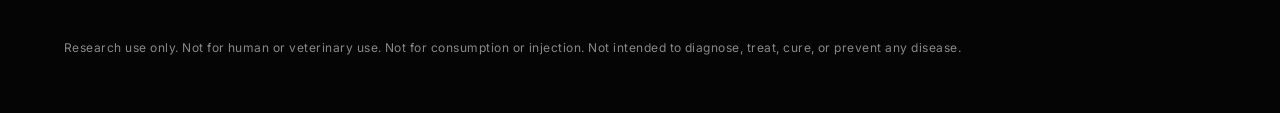
==== commit 6c49e64b: "Add files via upload" ====
--- a/index.html
+++ b/index.html
@@ -3,108 +3,146 @@
 <head>
   <meta charset="utf-8" />
   <meta name="viewport" content="width=device-width, initial-scale=1" />
-  <title>OMEGA X PEPTIDE | Research Supply</title>
-  <meta name="description" content="OMEGA X PEPTIDE research-use-only catalog." />
+  <title>OMEGA X PEPTIDE | Research Catalog</title>
+  <meta name="description" content="OMEGA X PEPTIDE research catalog. Research use only. Not for human or veterinary use." />
+  <link rel="preconnect" href="https://fonts.googleapis.com">
+  <link rel="preconnect" href="https://fonts.gstatic.com" crossorigin>
+  <link href="https://fonts.googleapis.com/css2?family=Inter:wght@400;500;600;700;800;900&family=Space+Grotesk:wght@600;700&display=swap" rel="stylesheet">
   <link rel="stylesheet" href="styles.css" />
 </head>
 <body>
-  <div class="top-alert">Research use only. Not for human or veterinary use.</div>
+  <div class="topbar">
+    <span>RESEARCH USE ONLY</span><span>NOT FOR HUMAN OR VETERINARY USE</span><span>SECURE DOMESTIC FULFILLMENT</span>
+  </div>
+
   <header class="site-header">
-    <a class="brand" href="#top">
+    <a class="brand" href="#top" aria-label="OMEGA X PEPTIDE home">
       <img src="assets/logo.png" alt="OMEGA X PEPTIDE logo" />
-      <span>OMEGA X PEPTIDE</span>
+      <div><strong>OMEGA X</strong><small>PEPTIDE</small></div>
     </a>
-    <nav>
+    <nav class="desktop-nav">
       <a href="#catalog">Catalog</a>
       <a href="#testing">Testing</a>
+      <a href="#process">How it works</a>
       <a href="#faq">FAQ</a>
       <a href="terms.html">Terms</a>
     </nav>
-    <button class="ghost" onclick="openAuth()">Login</button>
+    <div class="header-actions">
+      <button class="ghost" id="loginBtn">Login</button>
+      <button class="cart-pill" id="openCart">Cart <span id="cartCount">0</span></button>
+      <button class="menu-btn" id="menuBtn" aria-label="Open menu"><span></span><span></span></button>
+    </div>
   </header>
+
+  <aside class="mobile-menu" id="mobileMenu">
+    <button class="close-menu" id="closeMenu">×</button>
+    <a href="#catalog">Catalog</a>
+    <a href="#testing">Testing</a>
+    <a href="#process">How it works</a>
+    <a href="#faq">FAQ</a>
+    <a href="terms.html">Terms</a>
+    <button class="redline" id="mobileCart">Open Cart</button>
+  </aside>
 
   <main id="top">
     <section class="hero">
+      <div class="hero-bg"></div>
       <div class="hero-copy">
         <p class="eyebrow">Independent research supply</p>
-        <h1>Premium research compounds with a clean, direct checkout experience.</h1>
-        <p class="hero-text">Browse the OMEGA X PEPTIDE catalog, review product details, and build your cart. All materials are offered for laboratory research use only.</p>
-        <div class="hero-actions">
-          <a class="primary" href="#catalog">View Catalog</a>
-          <button class="secondary" onclick="openCart()">Open Cart</button>
+        <h1>Research peptides with a cleaner, faster catalog experience.</h1>
+        <p class="subhead">Browse OMEGA X PEPTIDE products, review research-use details, and build your cart with a polished, mobile-first checkout flow.</p>
+        <div class="hero-buttons">
+          <a class="primary" href="#catalog">Shop Catalog</a>
+          <a class="secondary" href="#testing">View Testing</a>
         </div>
       </div>
       <div class="hero-card">
-        <div class="vial"><img src="assets/logo.png" alt="OMEGA X logo mark" /></div>
-        <h2>OMEGA X</h2>
-        <p>Secure packaging • clear labeling • support through Support@omegaxpeptide.com</p>
+        <div class="vial-stack">
+          <div class="vial vial-back"></div>
+          <div class="vial vial-front"><img src="assets/logo.png" alt="" /></div>
+          <div class="vial vial-side"></div>
+        </div>
+        <div class="card-footer"><span>OMEGA X</span><small>Batch documentation available when uploaded</small></div>
       </div>
     </section>
 
-    <section class="notice-card">
-      <strong>Compliance Notice:</strong> Products listed on this website are intended for qualified laboratory research only. They are not drugs, foods, cosmetics, or dietary supplements and are not intended to diagnose, treat, cure, or prevent disease.
+    <section class="trust-row" aria-label="Store highlights">
+      <div><span>01</span><strong>Research Use Only</strong><small>Not for human or veterinary use.</small></div>
+      <div><span>02</span><strong>Clean Catalog</strong><small>Fast browsing on mobile and desktop.</small></div>
+      <div><span>03</span><strong>Testing Focused</strong><small>COA/documentation sections ready.</small></div>
+      <div><span>04</span><strong>Secure Checkout</strong><small>Payment gateway can be connected later.</small></div>
     </section>
 
-    <section id="catalog" class="section">
-      <div class="section-head">
-        <p class="eyebrow">Public catalog</p>
-        <h2>Research Catalog</h2>
-        <p>Prices are placeholders for layout and can be updated when your final pricing is ready.</p>
-      </div>
-      <div class="filters">
-        <input id="search" type="search" placeholder="Search catalog..." oninput="renderProducts()" />
-        <button class="ghost" onclick="openCart()">Cart <span id="cartCount">0</span></button>
-      </div>
-      <div id="productGrid" class="product-grid"></div>
+    <section class="intro-panel">
+      <div><p class="eyebrow red">Compliance Notice</p><h2>Built for qualified laboratory research purchasing.</h2></div>
+      <p>Products listed on this website are offered for laboratory research use only. They are not drugs, foods, cosmetics, or dietary supplements, and are not intended to diagnose, treat, cure, or prevent disease.</p>
     </section>
 
-    <section id="testing" class="section split">
-      <div>
-        <p class="eyebrow">Quality documentation</p>
-        <h2>Testing & COA-ready structure</h2>
-        <p>Built to support product-level testing documents later. You can add COA files, lot numbers, purity results, and storage notes to each product page when available.</p>
+    <section class="catalog-section" id="catalog">
+      <div class="section-head">
+        <div><p class="eyebrow">Public catalog</p><h2>Research Catalog</h2></div>
+        <div class="catalog-tools"><input id="search" type="search" placeholder="Search catalog..." /><button id="openCart2">Cart <span id="cartCount2">0</span></button></div>
       </div>
-      <div class="feature-list">
-        <div><strong>Lot tracking</strong><span>Placeholder fields ready for future batches.</span></div>
-        <div><strong>COA downloads</strong><span>Add PDF links later per product.</span></div>
-        <div><strong>Secure checkout</strong><span>Connect an approved payment processor when ready.</span></div>
+      <div class="product-grid" id="productGrid"></div>
+    </section>
+
+    <section class="split" id="testing">
+      <div class="panel rich">
+        <p class="eyebrow red">COA / Testing</p>
+        <h2>Quality documentation section ready for your batches.</h2>
+        <p>Upload COAs, purity reports, batch IDs, and handling notes as your final testing documents become available.</p>
+      </div>
+      <div class="testing-list">
+        <div><strong>Batch ID</strong><span>Coming soon</span></div>
+        <div><strong>Purity / Assay</strong><span>COA upload ready</span></div>
+        <div><strong>Storage Notes</strong><span>Product-specific fields</span></div>
       </div>
     </section>
 
-    <section id="faq" class="section faq">
-      <h2>FAQ</h2>
-      <details open><summary>Who can purchase?</summary><p>Only qualified purchasers using products for lawful laboratory research purposes.</p></details>
-      <details><summary>Are products for human use?</summary><p>No. Products are strictly research use only and are not for human or veterinary use.</p></details>
-      <details><summary>Can the logo be changed?</summary><p>Yes. Replace <code>assets/logo.png</code> and the entire site updates.</p></details>
+    <section class="process" id="process">
+      <p class="eyebrow">How it works</p><h2>Simple ordering flow.</h2>
+      <div class="steps">
+        <div><b>1</b><h3>Browse</h3><p>Review product sizes and details in the public catalog.</p></div>
+        <div><b>2</b><h3>Add to cart</h3><p>Build an order with clean mobile cart controls.</p></div>
+        <div><b>3</b><h3>Checkout</h3><p>Connect an approved payment gateway when ready.</p></div>
+      </div>
+    </section>
+
+    <section class="faq" id="faq">
+      <p class="eyebrow">FAQ</p><h2>Common questions</h2>
+      <details open><summary>Are these products for human use?</summary><p>No. Products are listed for laboratory research use only and are not for human or veterinary use.</p></details>
+      <details><summary>Are prices final?</summary><p>Current prices are placeholders and can be replaced when your final pricing is ready.</p></details>
+      <details><summary>Can the logo be changed later?</summary><p>Yes. Replace <code>assets/logo.png</code> and the whole site updates.</p></details>
     </section>
   </main>
 
   <footer>
     <div><strong>OMEGA X PEPTIDE</strong><p>Support@omegaxpeptide.com</p></div>
-    <div class="footer-links"><a href="terms.html">Terms</a><a href="privacy.html">Privacy</a><a href="refund.html">Refunds</a></div>
+    <nav><a href="terms.html">Terms</a><a href="privacy.html">Privacy</a><a href="refund.html">Refund / Shipping</a></nav>
+    <p class="fineprint">Research use only. Not for human or veterinary use. Not for consumption or injection. Not intended to diagnose, treat, cure, or prevent any disease.</p>
   </footer>
 
-  <div id="cartPanel" class="panel hidden">
-    <div class="panel-box cart-modal">
-      <button class="close" onclick="closeCart()" aria-label="Close cart">×</button>
-      <h2>Your Cart</h2>
-      <div id="cartItems"></div>
-      <div class="cart-total">Total: <span id="cartTotal">$0.00</span></div>
-      <label class="checkbox"><input type="checkbox" id="ruoCheck" /> I confirm these products are for research use only and not for human or veterinary use.</label>
-      <button class="primary full" onclick="checkout()">Proceed to Checkout</button>
-      <p class="tiny">Payment gateway placeholder. Connect approved processor later.</p>
-    </div>
+  <div class="modal-backdrop" id="cartBackdrop" aria-hidden="true">
+    <aside class="cart-drawer" role="dialog" aria-label="Shopping cart">
+      <div class="cart-head"><div><small>OMEGA X</small><h2>Your Cart</h2></div><button id="closeCart">×</button></div>
+      <div class="cart-items" id="cartItems"></div>
+      <div class="cart-bottom">
+        <label class="ack"><input type="checkbox" id="ackCheck" /> <span>I confirm these products are for qualified laboratory research use only and not for human or veterinary use.</span></label>
+        <div class="total-row"><span>Total</span><strong id="cartTotal">$0.00</strong></div>
+        <button class="checkout" id="checkoutBtn">Proceed to Checkout</button>
+        <p>Payment gateway placeholder. Connect an approved processor later.</p>
+      </div>
+    </aside>
   </div>
 
-  <div id="authPanel" class="panel hidden">
-    <div class="panel-box small">
-      <button class="close" onclick="closeAuth()" aria-label="Close login">×</button>
-      <h2>Research Account</h2>
+  <div class="modal-backdrop" id="loginBackdrop" aria-hidden="true">
+    <div class="login-modal">
+      <button id="closeLogin" class="close-x">×</button>
+      <p class="eyebrow red">Research account</p><h2>Login</h2>
       <input type="email" placeholder="Email address" />
       <input type="password" placeholder="Password" />
-      <label class="checkbox"><input type="checkbox" /> I agree to the RUO terms.</label>
-      <button class="primary full">Sign Up / Login</button>
-      <p class="tiny">Supabase Auth placeholder. Add your project URL and anon key in <code>app.js</code>.</p>
+      <button class="primary full">Continue</button>
+      <p class="fineprint">Supabase/Clerk login can be connected here when ready.</p>
     </div>
   </div>
 
--- a/styles.css
+++ b/styles.css
@@ -1,3 +1,2 @@
-:root{--bg:#070707;--panel:#111;--panel2:#181818;--text:#f5f5f5;--muted:#b9b9b9;--red:#e50914;--red2:#91000a;--line:#2a2a2a;--safe-bottom:env(safe-area-inset-bottom,0px)}*{box-sizing:border-box}html{scroll-behavior:smooth}body{margin:0;background:radial-gradient(circle at top right,#350006 0,#070707 34%);color:var(--text);font-family:Inter,Arial,sans-serif;overflow-x:hidden}body.no-scroll{overflow:hidden}.top-alert{text-align:center;background:var(--red);color:#fff;font-weight:800;padding:9px 12px;font-size:12px;letter-spacing:.08em;text-transform:uppercase}.site-header{position:sticky;top:0;z-index:10;display:flex;align-items:center;justify-content:space-between;padding:18px 6vw;background:rgba(7,7,7,.9);backdrop-filter:blur(14px);border-bottom:1px solid var(--line)}.brand{display:flex;align-items:center;gap:12px;color:#fff;text-decoration:none;font-weight:900;letter-spacing:.08em;min-width:0}.brand img{width:42px;height:42px;object-fit:contain;background:#0c0c0c;border:1px solid var(--line);border-radius:10px}.brand span{white-space:nowrap;overflow:hidden;text-overflow:ellipsis}nav{display:flex;gap:22px}nav a,.footer-links a{color:var(--muted);text-decoration:none;font-weight:700}.ghost,.secondary{background:transparent;color:#fff;border:1px solid var(--line);border-radius:999px;padding:11px 18px;cursor:pointer}.primary{display:inline-block;background:linear-gradient(135deg,var(--red),var(--red2));color:#fff;text-decoration:none;border:0;border-radius:999px;padding:13px 22px;font-weight:900;cursor:pointer}.full{width:100%;border-radius:14px;margin-top:14px}.hero{display:grid;grid-template-columns:1.3fr .7fr;gap:40px;align-items:center;min-height:74vh;padding:80px 6vw}.eyebrow{color:#ff4b55;font-weight:900;text-transform:uppercase;letter-spacing:.16em;font-size:12px}h1{font-size:clamp(42px,7vw,82px);line-height:.95;margin:10px 0}h2{font-size:clamp(28px,4vw,46px);margin:8px 0}.hero-text{font-size:19px;max-width:680px;color:var(--muted);line-height:1.6}.hero-actions{display:flex;gap:14px;margin-top:28px}.hero-card,.notice-card,.panel-box{background:linear-gradient(180deg,rgba(255,255,255,.06),rgba(255,255,255,.025));border:1px solid var(--line);border-radius:28px;padding:28px;box-shadow:0 30px 90px rgba(0,0,0,.45)}.vial{height:340px;border-radius:26px;background:linear-gradient(180deg,#fff,#cfcfcf);display:grid;place-items:center;margin-bottom:22px;overflow:hidden}.vial img{width:70%;filter:drop-shadow(0 18px 24px rgba(0,0,0,.28))}.notice-card{margin:0 6vw 30px;color:#ddd;line-height:1.6}.section{padding:70px 6vw}.section-head{max-width:750px}.section-head p,.split p,.faq p{color:var(--muted);line-height:1.6}.filters{display:flex;gap:14px;margin:25px 0}.filters input,.panel input{width:100%;background:#0d0d0d;border:1px solid var(--line);color:#fff;border-radius:14px;padding:15px 16px;margin-bottom:12px}.product-grid{display:grid;grid-template-columns:repeat(3,1fr);gap:18px}.product-card{background:var(--panel);border:1px solid var(--line);border-radius:22px;padding:20px;transition:.2s}.product-card:hover{transform:translateY(-3px);border-color:#5b1116}.product-card .mock{height:160px;background:linear-gradient(180deg,#f7f7f7,#bdbdbd);border-radius:18px;display:grid;place-items:center;margin-bottom:16px;overflow:hidden}.mock img{width:72px}.product-card h3{margin:0 0 8px;font-size:22px}.meta{color:var(--muted);font-weight:700}.price{font-size:26px;font-weight:900;margin:16px 0}.product-card button{width:100%}.split{display:grid;grid-template-columns:1fr 1fr;gap:35px}.feature-list{display:grid;gap:15px}.feature-list div{background:var(--panel);border:1px solid var(--line);border-radius:18px;padding:18px}.feature-list span{display:block;color:var(--muted);margin-top:6px}.faq details{background:var(--panel);border:1px solid var(--line);border-radius:16px;margin:12px 0;padding:17px}summary{font-weight:900;cursor:pointer}footer{display:flex;justify-content:space-between;padding:35px 6vw;border-top:1px solid var(--line);color:var(--muted)}.footer-links{display:flex;gap:18px}.panel{position:fixed;inset:0;background:rgba(0,0,0,.78);z-index:50;display:flex;align-items:center;justify-content:center;padding:20px}.hidden{display:none}.panel-box{width:min(560px,100%);position:relative;max-height:calc(100dvh - 40px);overflow:auto}.panel-box.small{width:min(420px,100%)}.cart-modal{display:flex;flex-direction:column;gap:14px}.close{position:absolute;right:18px;top:14px;background:none;color:#fff;border:0;font-size:34px;line-height:1;cursor:pointer;z-index:3}.cart-modal h2{padding-right:48px}.cart-row{display:grid;grid-template-columns:1fr auto auto;align-items:center;gap:12px;border-bottom:1px solid var(--line);padding:14px 0}.cart-row span{font-weight:800}.cart-row strong{font-size:17px}.cart-row .ghost{padding:9px 13px}.cart-total{font-size:26px;font-weight:900;text-align:right;margin-top:8px;padding-top:12px;border-top:1px solid var(--line)}.checkbox{display:flex;gap:10px;align-items:flex-start;color:var(--muted);font-size:14px;line-height:1.4}.checkbox input{width:18px;height:18px;min-width:18px;margin-top:1px}.tiny{color:var(--muted);font-size:12px;line-height:1.5}
-@media(max-width:850px){nav{display:none}.hero,.split{grid-template-columns:1fr}.hero{padding:45px 5vw;min-height:auto}.product-grid{grid-template-columns:1fr}.hero-actions,.filters,footer{flex-direction:column}.site-header{gap:10px;padding:14px 5vw}.brand span{font-size:13px}.brand img{width:38px;height:38px}.vial{height:240px}h1{font-size:42px}.hero-text{font-size:16px}.section{padding:52px 5vw}.notice-card{margin:0 5vw 20px}.panel{align-items:flex-end;padding:0;background:rgba(0,0,0,.82)}.panel-box{width:100%;max-height:92dvh;border-radius:26px 26px 0 0;padding:24px 20px calc(20px + var(--safe-bottom));border-left:0;border-right:0;border-bottom:0;overflow-y:auto;-webkit-overflow-scrolling:touch}.panel-box.small{width:100%}.cart-modal{min-height:min(620px,88dvh)}.cart-modal h2{font-size:34px;margin:8px 0 4px}.close{right:18px;top:18px}.cart-row{grid-template-columns:1fr auto;grid-template-areas:'name price' 'remove remove';gap:8px 12px;padding:16px 0}.cart-row span{grid-area:name;font-size:17px;line-height:1.25}.cart-row strong{grid-area:price;font-size:18px}.cart-row .ghost{grid-area:remove;width:100%;border-radius:12px;padding:12px 14px}.cart-total{position:sticky;bottom:0;background:linear-gradient(180deg,rgba(17,17,17,.88),#111 35%);padding:18px 0 calc(10px + var(--safe-bottom));margin-top:auto;font-size:28px}.checkbox{font-size:13px;background:#0b0b0b;border:1px solid var(--line);border-radius:14px;padding:12px}.primary.full{padding:16px;font-size:16px}.product-card .mock{height:190px}.product-card h3{font-size:24px}.price{font-size:30px}footer{gap:18px}}
-@media(max-width:380px){h1{font-size:36px}.cart-modal h2{font-size:30px}.cart-total{font-size:24px}.site-header .ghost{padding:9px 13px}.brand span{max-width:160px}}
+:root{--bg:#050505;--panel:#0d0d0f;--soft:#151517;--line:#2a2a2e;--text:#f4f4f5;--muted:#a2a2aa;--red:#e50914;--red2:#990008;--white:#fff}*{box-sizing:border-box}html{scroll-behavior:smooth}body{margin:0;background:radial-gradient(circle at 65% 8%,rgba(229,9,20,.28),transparent 30%),var(--bg);color:var(--text);font-family:Inter,system-ui,-apple-system,BlinkMacSystemFont,"Segoe UI",sans-serif}body.no-scroll{overflow:hidden}a{color:inherit;text-decoration:none}button,input{font:inherit}.topbar{height:34px;background:linear-gradient(90deg,#c90008,#ff1b25,#8c0007);display:flex;justify-content:center;gap:22px;align-items:center;font-size:11px;font-weight:800;letter-spacing:.12em;text-transform:uppercase}.site-header{height:86px;position:sticky;top:0;z-index:30;display:flex;align-items:center;justify-content:space-between;padding:0 clamp(18px,5vw,72px);background:rgba(5,5,5,.76);backdrop-filter:blur(18px);border-bottom:1px solid rgba(255,255,255,.08)}.brand{display:flex;align-items:center;gap:14px}.brand img{width:56px;height:56px;object-fit:contain;background:#fff;border-radius:14px;padding:4px}.brand strong{font-family:Space Grotesk,sans-serif;font-size:22px;letter-spacing:.14em}.brand small{display:block;color:var(--red);font-size:12px;font-weight:800;letter-spacing:.28em}.desktop-nav{display:flex;gap:30px;color:#d9d9de;font-size:13px;font-weight:700}.desktop-nav a{position:relative}.desktop-nav a:after{content:"";height:2px;background:var(--red);position:absolute;left:0;right:100%;bottom:-9px;transition:.25s}.desktop-nav a:hover:after{right:0}.header-actions{display:flex;align-items:center;gap:10px}.ghost,.cart-pill,.menu-btn,.redline{border:1px solid rgba(255,255,255,.15);background:#0c0c0e;color:#fff;border-radius:999px;padding:12px 18px;font-weight:800}.cart-pill{background:#fff;color:#050505}.cart-pill span{background:var(--red);color:#fff;border-radius:999px;padding:2px 8px;margin-left:6px}.menu-btn{display:none;width:48px;height:44px;padding:0}.menu-btn span{display:block;width:20px;height:2px;background:#fff;margin:5px auto}.mobile-menu{position:fixed;inset:0 0 0 auto;width:min(380px,88vw);background:#080809;z-index:60;transform:translateX(100%);transition:.28s;padding:80px 26px;display:flex;flex-direction:column;gap:22px;border-left:1px solid var(--line)}.mobile-menu.show{transform:translateX(0)}.mobile-menu a{font-size:22px;font-weight:800}.close-menu,.close-x{position:absolute;right:20px;top:20px;background:none;border:0;color:#fff;font-size:42px}.hero{position:relative;min-height:680px;padding:100px clamp(18px,6vw,88px);display:grid;grid-template-columns:1.08fr .92fr;gap:46px;align-items:center;overflow:hidden;border-bottom:1px solid rgba(229,9,20,.35)}.hero-bg{position:absolute;inset:0;background:linear-gradient(90deg,#050505 0%,rgba(5,5,5,.84) 45%,rgba(5,5,5,.35) 100%),radial-gradient(circle at 75% 45%,rgba(229,9,20,.36),transparent 33%);opacity:.95}.hero-copy,.hero-card{position:relative;z-index:2}.eyebrow{color:#c9c9cc;text-transform:uppercase;letter-spacing:.2em;font-weight:900;font-size:12px}.red{color:var(--red)}h1,h2,h3{font-family:Space Grotesk,Inter,sans-serif;margin:0}h1{font-size:clamp(48px,7vw,86px);line-height:.92;letter-spacing:-.055em;max-width:850px}h2{font-size:clamp(32px,4vw,58px);line-height:1;letter-spacing:-.04em}.subhead{font-size:19px;line-height:1.7;color:#d4d4da;max-width:620px}.hero-buttons{display:flex;gap:14px;margin-top:34px}.primary,.secondary,.checkout{display:inline-flex;justify-content:center;align-items:center;border-radius:999px;padding:16px 24px;font-weight:900}.primary,.checkout{border:0;background:linear-gradient(135deg,var(--red),#9e0008);color:white;box-shadow:0 18px 60px rgba(229,9,20,.25)}.secondary{border:1px solid rgba(255,255,255,.2);background:#111;color:#fff}.hero-card{min-height:490px;border:1px solid rgba(255,255,255,.12);border-radius:34px;background:linear-gradient(160deg,rgba(255,255,255,.08),rgba(255,255,255,.02));box-shadow:0 30px 90px rgba(0,0,0,.55);overflow:hidden}.vial-stack{position:absolute;inset:40px 25px 90px;display:flex;align-items:flex-end;justify-content:center;gap:12px}.vial{width:150px;height:290px;border-radius:30px 30px 16px 16px;background:linear-gradient(90deg,#141414,#e9e9e9,#1a1a1a);position:relative;box-shadow:inset 0 0 0 1px rgba(255,255,255,.22),0 26px 50px rgba(0,0,0,.45)}.vial:before{content:"";position:absolute;width:92px;height:42px;top:-30px;left:50%;transform:translateX(-50%);background:linear-gradient(#222,#070707);border-radius:10px 10px 4px 4px;border-top:8px solid #d91319}.vial:after{content:"";position:absolute;left:14px;right:14px;top:118px;height:105px;background:#050505;border-radius:12px;border:1px solid rgba(255,255,255,.08)}.vial img{position:absolute;z-index:2;width:68px;height:68px;object-fit:contain;background:#fff;border-radius:50%;top:136px;left:50%;transform:translateX(-50%)}.vial-back,.vial-side{transform:scale(.78);opacity:.74}.card-footer{position:absolute;left:28px;right:28px;bottom:26px;padding-top:20px;border-top:1px solid rgba(255,255,255,.13);display:flex;justify-content:space-between;gap:16px}.card-footer span{font-size:28px;font-weight:900;letter-spacing:.12em}.card-footer small{color:#aaa;max-width:240px}.trust-row{display:grid;grid-template-columns:repeat(4,1fr);border-bottom:1px solid rgba(255,255,255,.08);border-top:1px solid rgba(255,255,255,.08);background:#09090a}.trust-row div{padding:28px;border-right:1px solid rgba(255,255,255,.08)}.trust-row span{color:var(--red);font-weight:900}.trust-row strong{display:block;margin:8px 0}.trust-row small{color:var(--muted)}.intro-panel,.catalog-section,.split,.process,.faq{padding:80px clamp(18px,5vw,74px)}.intro-panel{display:grid;grid-template-columns:.9fr 1.1fr;gap:34px;align-items:center;background:#080808}.intro-panel p:last-child{font-size:18px;color:#ccc;line-height:1.65}.section-head{display:flex;justify-content:space-between;gap:20px;align-items:end;margin-bottom:30px}.catalog-tools{display:flex;gap:10px}.catalog-tools input{background:#111;border:1px solid var(--line);color:#fff;border-radius:999px;padding:14px 18px;min-width:250px}.catalog-tools button,.product-bottom button{border:0;border-radius:999px;background:#fff;color:#050505;font-weight:900;padding:13px 18px}.product-grid{display:grid;grid-template-columns:repeat(3,1fr);gap:18px}.product-card{background:linear-gradient(180deg,#151518,#09090a);border:1px solid rgba(255,255,255,.09);border-radius:24px;overflow:hidden;transition:.22s}.product-card:hover{transform:translateY(-4px);border-color:rgba(229,9,20,.45)}.product-media{height:260px;background:radial-gradient(circle at center,rgba(229,9,20,.2),transparent 55%);display:grid;place-items:center}.mini-vial{width:116px;height:190px;border-radius:22px 22px 12px 12px;background:linear-gradient(90deg,#181818,#efefef,#161616);position:relative}.mini-vial:before{content:"";position:absolute;top:-24px;left:50%;transform:translateX(-50%);height:32px;width:76px;border-radius:8px 8px 3px 3px;background:#111;border-top:7px solid var(--red)}.mini-vial:after{content:"";position:absolute;left:10px;right:10px;top:76px;height:74px;background:#060606;border-radius:10px}.mini-vial img{position:absolute;z-index:2;width:46px;left:50%;top:90px;transform:translateX(-50%);background:white;border-radius:50%}.product-copy{padding:22px}.product-copy h3{font-size:25px}.product-copy p{color:var(--muted)}.product-bottom{display:flex;justify-content:space-between;align-items:center;margin-top:22px}.product-bottom strong{font-size:24px}.split{display:grid;grid-template-columns:1fr 1fr;gap:18px}.panel,.testing-list{border:1px solid rgba(255,255,255,.1);border-radius:28px;background:#101012;padding:34px}.rich{background:linear-gradient(135deg,rgba(229,9,20,.22),rgba(255,255,255,.05))}.panel p{color:#ccc;line-height:1.65}.testing-list div{display:flex;justify-content:space-between;padding:24px 0;border-bottom:1px solid rgba(255,255,255,.1)}.testing-list span{color:#aaa}.steps{display:grid;grid-template-columns:repeat(3,1fr);gap:18px;margin-top:28px}.steps div{padding:30px;border:1px solid rgba(255,255,255,.1);background:#0c0c0d;border-radius:24px}.steps b{display:grid;place-items:center;width:42px;height:42px;background:var(--red);border-radius:50%;margin-bottom:18px}.steps p,.faq p{color:#bbb;line-height:1.6}.faq details{border:1px solid rgba(255,255,255,.1);border-radius:18px;padding:20px 22px;margin-top:12px;background:#0d0d0e}.faq summary{font-weight:900;cursor:pointer}footer{padding:46px clamp(18px,5vw,74px);border-top:1px solid rgba(255,255,255,.1);background:#050505;display:grid;grid-template-columns:1fr auto;gap:20px}footer strong{font-size:24px;letter-spacing:.12em}footer p{color:#aaa}footer nav{display:flex;gap:18px}.fineprint{grid-column:1/-1;font-size:12px;letter-spacing:.04em;color:#888}.modal-backdrop{position:fixed;inset:0;background:rgba(0,0,0,.68);backdrop-filter:blur(9px);z-index:80;display:none}.modal-backdrop.show{display:block}.cart-drawer{position:absolute;right:0;top:0;height:100%;width:min(530px,100vw);background:#080809;border-left:1px solid rgba(255,255,255,.12);display:flex;flex-direction:column}.cart-head{padding:28px;display:flex;justify-content:space-between;align-items:start;border-bottom:1px solid rgba(255,255,255,.1)}.cart-head small{color:var(--red);letter-spacing:.18em;font-weight:900}.cart-head h2{font-size:42px}.cart-head button{background:0;border:0;color:#fff;font-size:42px}.cart-items{flex:1;overflow:auto;padding:18px}.cart-item{display:grid;grid-template-columns:64px 1fr auto;gap:14px;align-items:center;padding:14px;border:1px solid rgba(255,255,255,.09);background:#101012;border-radius:18px;margin-bottom:10px}.cart-thumb{width:64px;height:64px;background:#fff;border-radius:14px;display:grid;place-items:center}.cart-thumb img{width:48px}.cart-item h4{margin:0}.cart-item p{margin:4px 0 0;color:#aaa}.cart-item button{grid-column:2/4;justify-self:end;border:1px solid rgba(255,255,255,.16);background:#09090a;color:#fff;border-radius:999px;padding:9px 14px}.cart-bottom{padding:20px;border-top:1px solid rgba(255,255,255,.1);background:#0b0b0c}.ack{display:flex;gap:12px;color:#cfcfd4;font-size:13px;line-height:1.35;margin-bottom:16px}.ack input{width:22px;accent-color:var(--red)}.total-row{display:flex;justify-content:space-between;font-size:24px;margin-bottom:14px}.checkout{width:100%;font-size:16px}.cart-bottom p{color:#888;text-align:center;font-size:12px}.empty-cart{text-align:center;color:#aaa;padding:50px}.login-modal{position:absolute;left:50%;top:50%;transform:translate(-50%,-50%);width:min(430px,92vw);background:#0d0d0e;border:1px solid rgba(255,255,255,.12);border-radius:28px;padding:32px}.login-modal input{width:100%;margin:10px 0;background:#09090a;color:#fff;border:1px solid var(--line);border-radius:14px;padding:16px}.full{width:100%;margin-top:10px}.close-x{font-size:36px}
+@media (max-width:900px){.topbar{height:auto;min-height:34px;gap:8px;flex-wrap:wrap;padding:8px;font-size:9px}.desktop-nav,.ghost{display:none}.site-header{height:76px;padding:0 14px}.brand img{width:46px;height:46px}.brand strong{font-size:17px}.brand small{font-size:10px}.menu-btn{display:block}.hero{min-height:auto;grid-template-columns:1fr;padding:58px 18px 28px;gap:26px}.hero-copy{order:1}.hero-card{order:2;min-height:365px;border-radius:26px}.vial-stack{inset:28px 16px 78px}.vial{width:105px;height:210px}.vial:before{width:70px;height:34px;top:-25px}.vial:after{top:86px;height:80px}.vial img{width:52px;height:52px;top:102px}.card-footer{left:18px;right:18px}.card-footer span{font-size:20px}.card-footer small{font-size:11px}h1{font-size:48px;line-height:.95}.subhead{font-size:16px}.hero-buttons{flex-direction:column}.primary,.secondary{width:100%}.trust-row{grid-template-columns:1fr 1fr}.trust-row div{padding:18px}.intro-panel,.section-head,.split{grid-template-columns:1fr;display:grid}.intro-panel,.catalog-section,.split,.process,.faq{padding:48px 16px}.section-head{align-items:start}.catalog-tools{width:100%;flex-direction:column}.catalog-tools input,.catalog-tools button{width:100%;min-width:0}.product-grid{grid-template-columns:1fr;gap:14px}.product-card{display:grid;grid-template-columns:118px 1fr;min-height:150px;border-radius:20px}.product-media{height:auto}.mini-vial{transform:scale(.58)}.product-copy{padding:18px 16px 18px 0}.product-copy h3{font-size:21px}.product-copy p{font-size:13px}.product-bottom{margin-top:12px}.product-bottom strong{font-size:20px}.product-bottom button{padding:10px 15px}.steps{grid-template-columns:1fr}.testing-list div{display:block}.testing-list span{display:block;margin-top:6px}.cart-drawer{width:100%;border-left:0}.cart-head{padding:20px}.cart-head h2{font-size:36px}.cart-items{padding:12px}.cart-item{grid-template-columns:54px 1fr auto;padding:12px}.cart-thumb{width:54px;height:54px}.cart-item strong{font-size:14px}.cart-item button{font-size:13px}.cart-bottom{position:sticky;bottom:0;padding:16px}.total-row{font-size:22px}footer{grid-template-columns:1fr}footer nav{flex-wrap:wrap}}
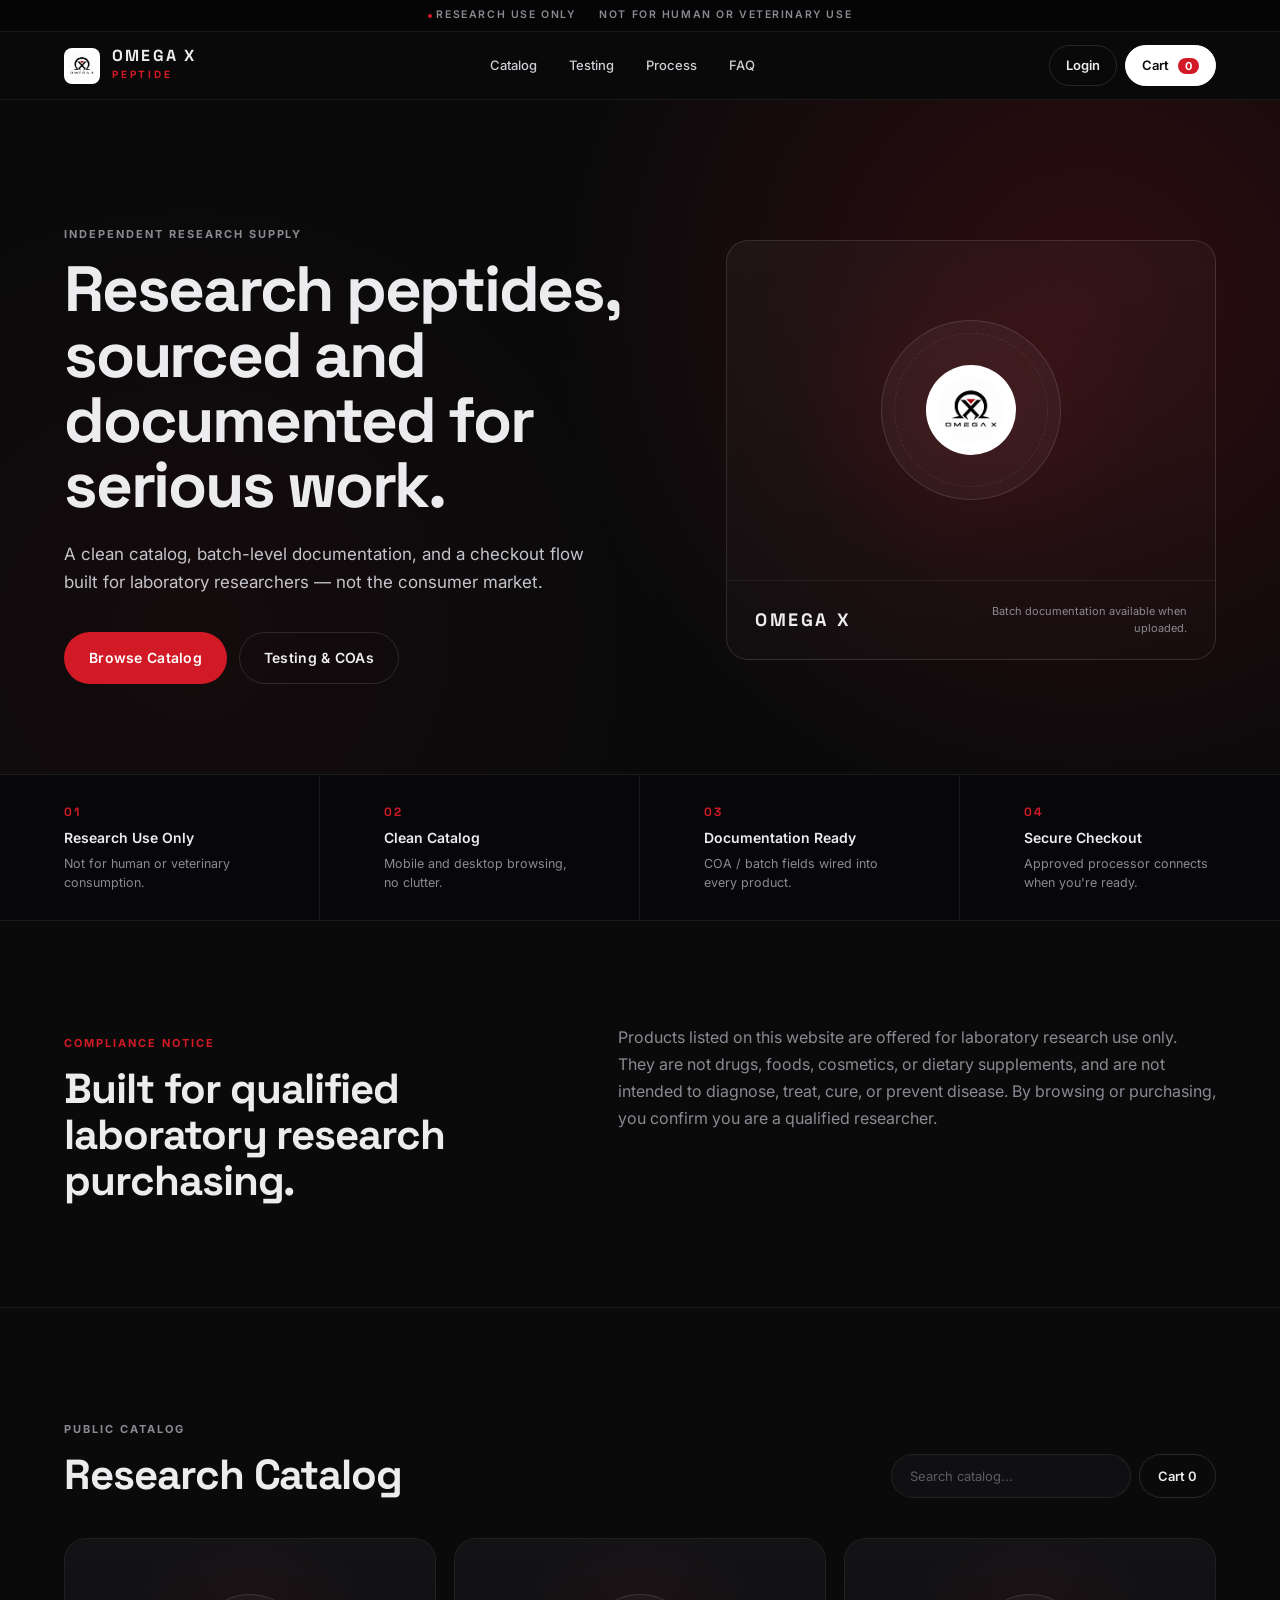
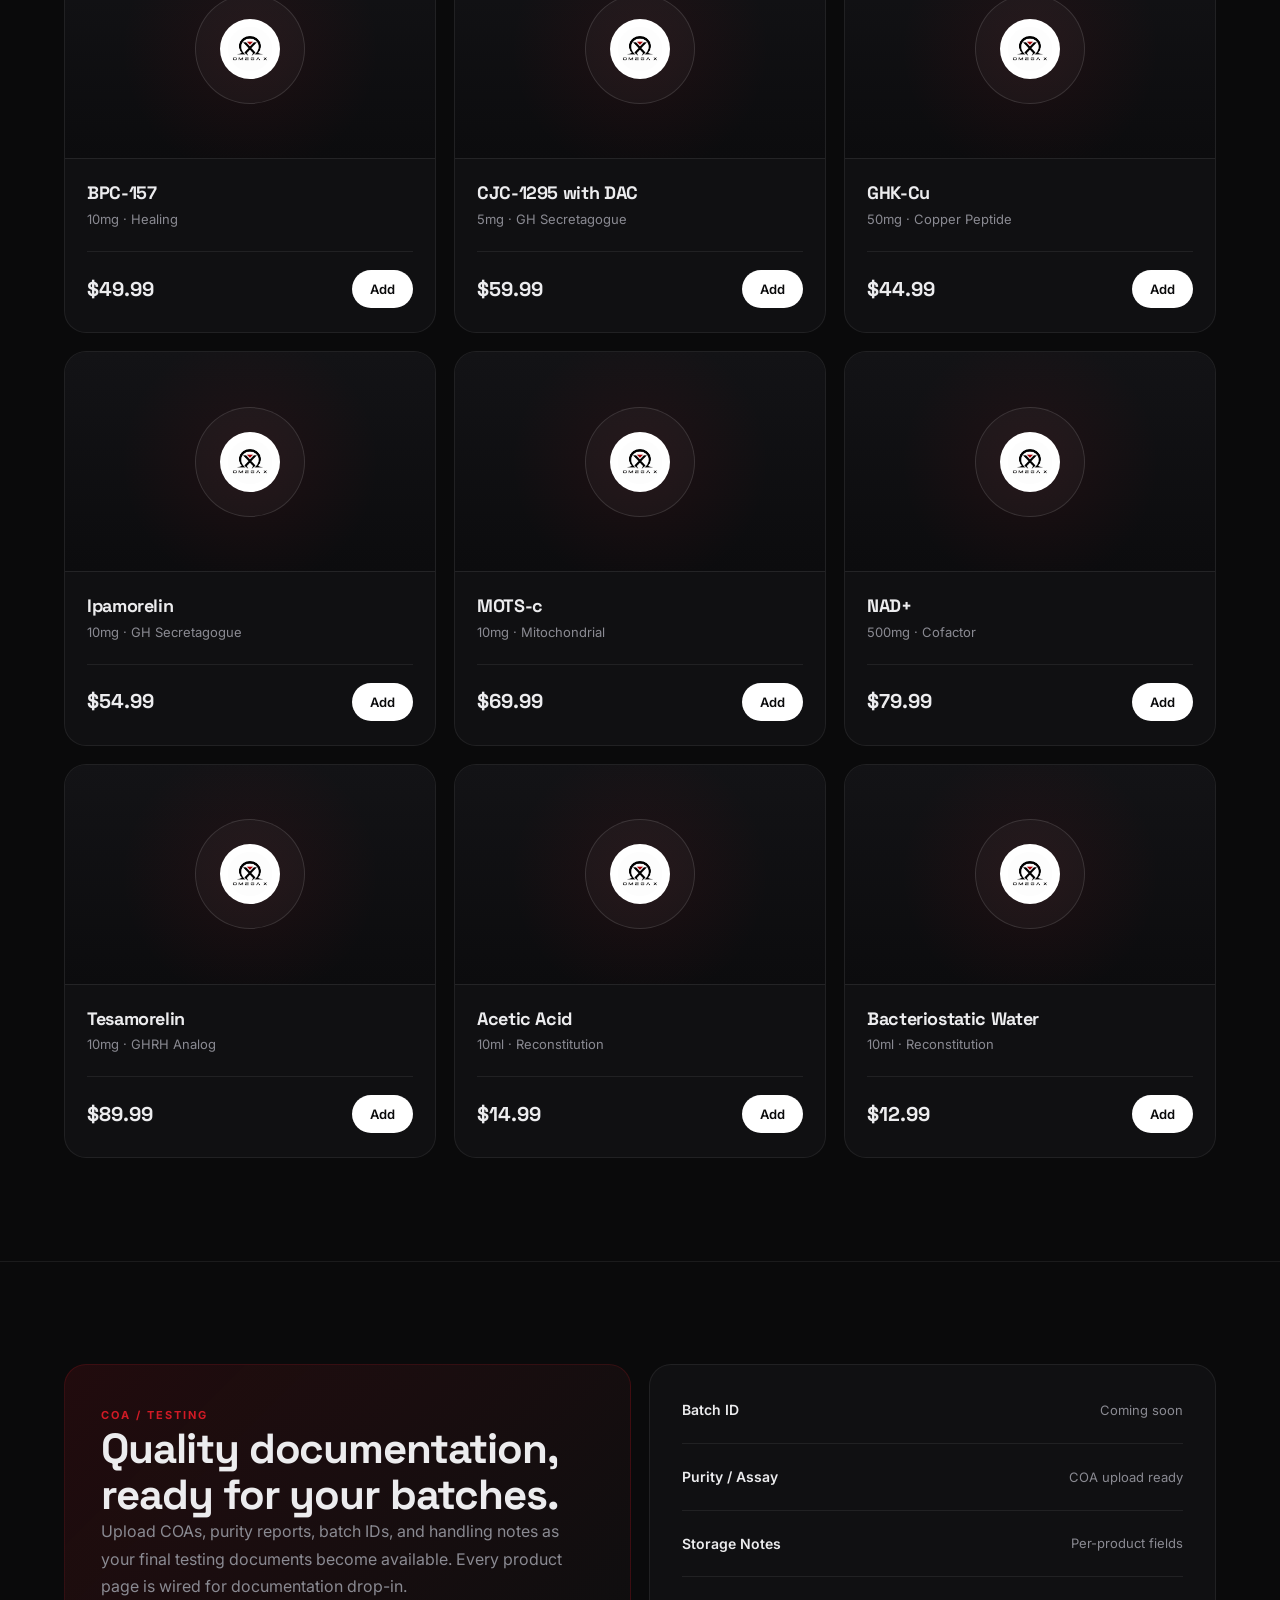
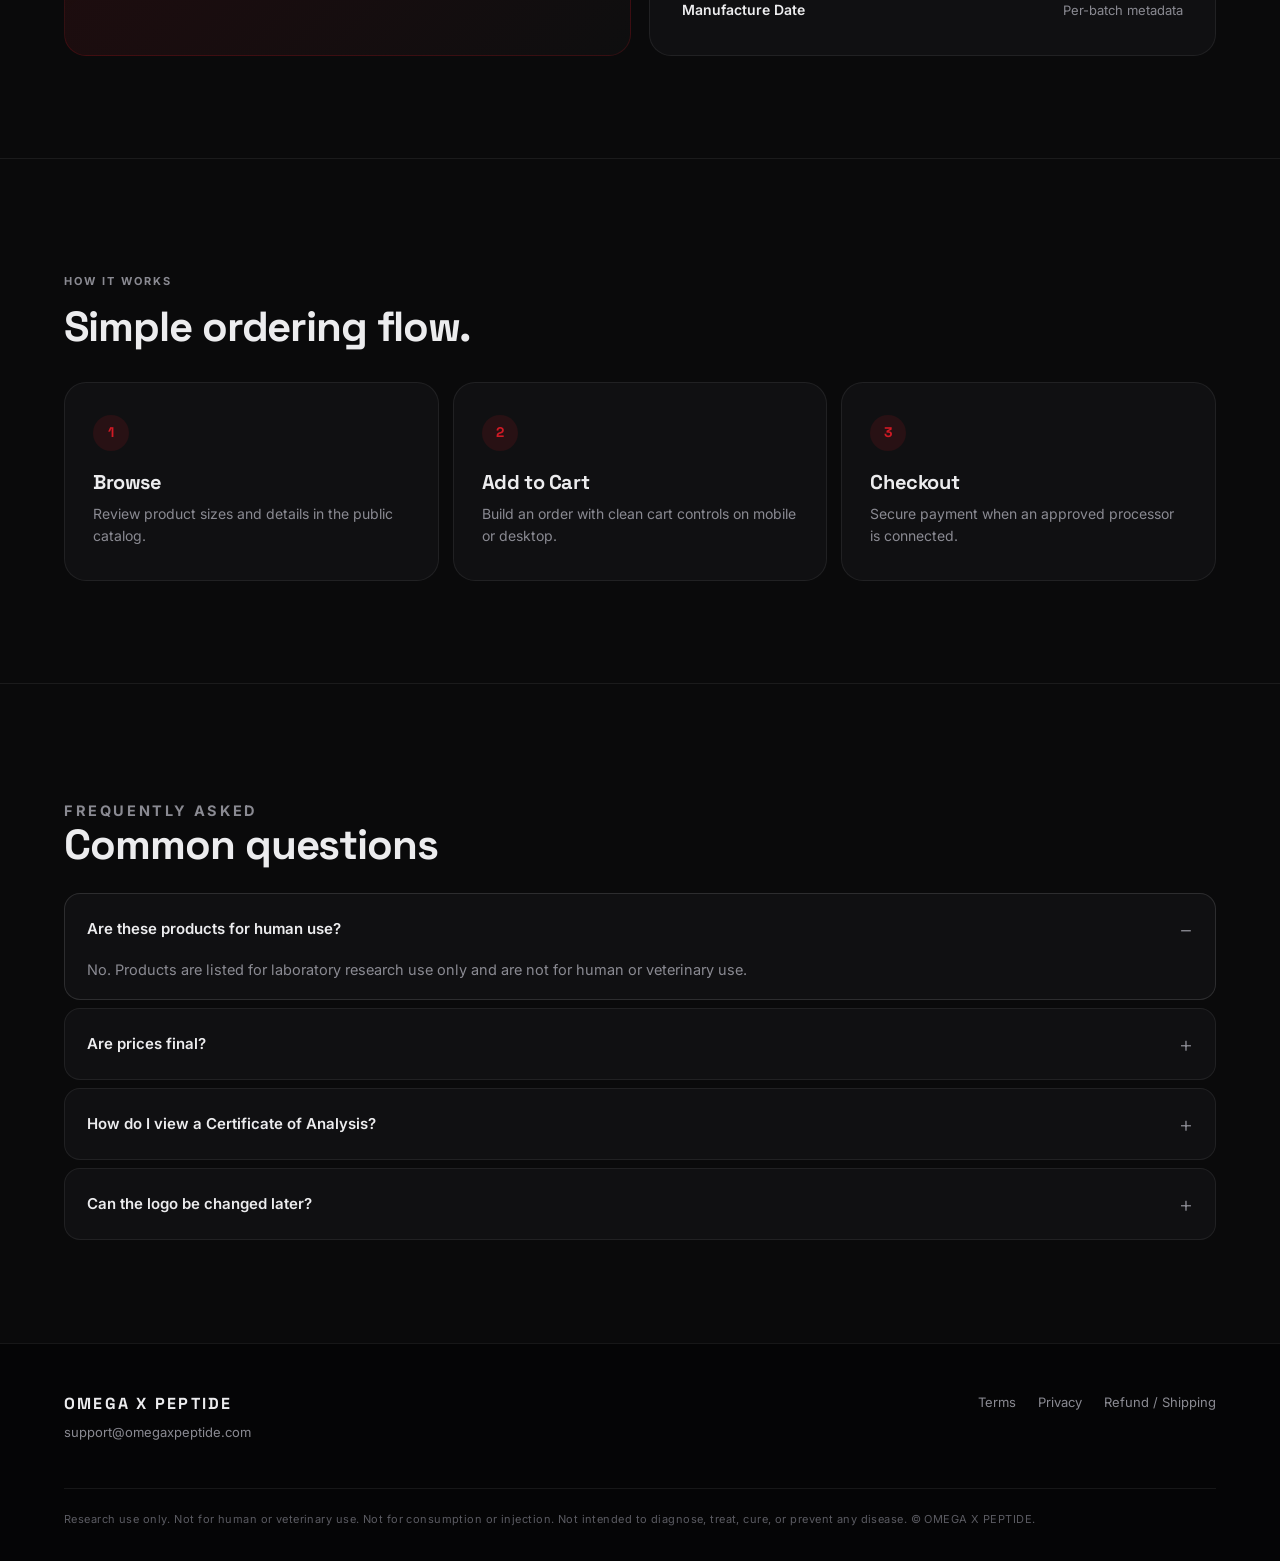
==== commit 9707a345: "v3: refined dark+red, calmer hero, cleaner cards, real logo path" ====
--- a/index.html
+++ b/index.html
@@ -5,40 +5,41 @@
   <meta name="viewport" content="width=device-width, initial-scale=1" />
   <title>OMEGA X PEPTIDE | Research Catalog</title>
   <meta name="description" content="OMEGA X PEPTIDE research catalog. Research use only. Not for human or veterinary use." />
+  <meta name="theme-color" content="#0a0a0b" />
   <link rel="preconnect" href="https://fonts.googleapis.com">
   <link rel="preconnect" href="https://fonts.gstatic.com" crossorigin>
-  <link href="https://fonts.googleapis.com/css2?family=Inter:wght@400;500;600;700;800;900&family=Space+Grotesk:wght@600;700&display=swap" rel="stylesheet">
+  <link href="https://fonts.googleapis.com/css2?family=Inter:wght@400;500;600;700&family=Space+Grotesk:wght@500;600;700&display=swap" rel="stylesheet">
   <link rel="stylesheet" href="styles.css" />
 </head>
 <body>
   <div class="topbar">
-    <span>RESEARCH USE ONLY</span><span>NOT FOR HUMAN OR VETERINARY USE</span><span>SECURE DOMESTIC FULFILLMENT</span>
+    <span><i class="dot"></i> Research Use Only</span>
+    <span>Not For Human Or Veterinary Use</span>
   </div>
 
   <header class="site-header">
     <a class="brand" href="#top" aria-label="OMEGA X PEPTIDE home">
-      <img src="assets/logo.png" alt="OMEGA X PEPTIDE logo" />
-      <div><strong>OMEGA X</strong><small>PEPTIDE</small></div>
+      <img src="logo.png" alt="OMEGA X PEPTIDE logo" />
+      <div class="brand-text"><strong>OMEGA X</strong><small>PEPTIDE</small></div>
     </a>
     <nav class="desktop-nav">
       <a href="#catalog">Catalog</a>
       <a href="#testing">Testing</a>
-      <a href="#process">How it works</a>
+      <a href="#process">Process</a>
       <a href="#faq">FAQ</a>
-      <a href="terms.html">Terms</a>
     </nav>
     <div class="header-actions">
       <button class="ghost" id="loginBtn">Login</button>
       <button class="cart-pill" id="openCart">Cart <span id="cartCount">0</span></button>
-      <button class="menu-btn" id="menuBtn" aria-label="Open menu"><span></span><span></span></button>
+      <button class="menu-btn" id="menuBtn" aria-label="Open menu"><span></span><span></span><span></span></button>
     </div>
   </header>
 
   <aside class="mobile-menu" id="mobileMenu">
-    <button class="close-menu" id="closeMenu">×</button>
+    <button class="close-menu" id="closeMenu" aria-label="Close menu">×</button>
     <a href="#catalog">Catalog</a>
     <a href="#testing">Testing</a>
-    <a href="#process">How it works</a>
+    <a href="#process">Process</a>
     <a href="#faq">FAQ</a>
     <a href="terms.html">Terms</a>
     <button class="redline" id="mobileCart">Open Cart</button>
@@ -48,40 +49,68 @@
     <section class="hero">
       <div class="hero-bg"></div>
       <div class="hero-copy">
-        <p class="eyebrow">Independent research supply</p>
-        <h1>Research peptides with a cleaner, faster catalog experience.</h1>
-        <p class="subhead">Browse OMEGA X PEPTIDE products, review research-use details, and build your cart with a polished, mobile-first checkout flow.</p>
+        <p class="eyebrow">Independent Research Supply</p>
+        <h1>Research peptides, sourced and documented for serious work.</h1>
+        <p class="subhead">A clean catalog, batch-level documentation, and a checkout flow built for laboratory researchers — not the consumer market.</p>
         <div class="hero-buttons">
-          <a class="primary" href="#catalog">Shop Catalog</a>
-          <a class="secondary" href="#testing">View Testing</a>
+          <a class="primary" href="#catalog">Browse Catalog</a>
+          <a class="secondary" href="#testing">Testing &amp; COAs</a>
         </div>
       </div>
       <div class="hero-card">
-        <div class="vial-stack">
-          <div class="vial vial-back"></div>
-          <div class="vial vial-front"><img src="assets/logo.png" alt="" /></div>
-          <div class="vial vial-side"></div>
-        </div>
-        <div class="card-footer"><span>OMEGA X</span><small>Batch documentation available when uploaded</small></div>
+        <div class="hero-card-inner">
+          <div class="product-mark">
+            <img src="logo.png" alt="" />
+          </div>
+        </div>
+        <div class="hero-card-footer">
+          <span>OMEGA X</span>
+          <small>Batch documentation available when uploaded.</small>
+        </div>
       </div>
     </section>
 
     <section class="trust-row" aria-label="Store highlights">
-      <div><span>01</span><strong>Research Use Only</strong><small>Not for human or veterinary use.</small></div>
-      <div><span>02</span><strong>Clean Catalog</strong><small>Fast browsing on mobile and desktop.</small></div>
-      <div><span>03</span><strong>Testing Focused</strong><small>COA/documentation sections ready.</small></div>
-      <div><span>04</span><strong>Secure Checkout</strong><small>Payment gateway can be connected later.</small></div>
+      <div>
+        <span class="num">01</span>
+        <strong>Research Use Only</strong>
+        <small>Not for human or veterinary consumption.</small>
+      </div>
+      <div>
+        <span class="num">02</span>
+        <strong>Clean Catalog</strong>
+        <small>Mobile and desktop browsing, no clutter.</small>
+      </div>
+      <div>
+        <span class="num">03</span>
+        <strong>Documentation Ready</strong>
+        <small>COA / batch fields wired into every product.</small>
+      </div>
+      <div>
+        <span class="num">04</span>
+        <strong>Secure Checkout</strong>
+        <small>Approved processor connects when you're ready.</small>
+      </div>
     </section>
 
     <section class="intro-panel">
-      <div><p class="eyebrow red">Compliance Notice</p><h2>Built for qualified laboratory research purchasing.</h2></div>
-      <p>Products listed on this website are offered for laboratory research use only. They are not drugs, foods, cosmetics, or dietary supplements, and are not intended to diagnose, treat, cure, or prevent disease.</p>
+      <div>
+        <p class="eyebrow red">Compliance Notice</p>
+        <h2>Built for qualified laboratory research purchasing.</h2>
+      </div>
+      <p>Products listed on this website are offered for laboratory research use only. They are not drugs, foods, cosmetics, or dietary supplements, and are not intended to diagnose, treat, cure, or prevent disease. By browsing or purchasing, you confirm you are a qualified researcher.</p>
     </section>
 
     <section class="catalog-section" id="catalog">
       <div class="section-head">
-        <div><p class="eyebrow">Public catalog</p><h2>Research Catalog</h2></div>
-        <div class="catalog-tools"><input id="search" type="search" placeholder="Search catalog..." /><button id="openCart2">Cart <span id="cartCount2">0</span></button></div>
+        <div>
+          <p class="eyebrow">Public Catalog</p>
+          <h2>Research Catalog</h2>
+        </div>
+        <div class="catalog-tools">
+          <input id="search" type="search" placeholder="Search catalog..." />
+          <button id="openCart2">Cart <span id="cartCount2">0</span></button>
+        </div>
       </div>
       <div class="product-grid" id="productGrid"></div>
     </section>
@@ -89,45 +118,89 @@
     <section class="split" id="testing">
       <div class="panel rich">
         <p class="eyebrow red">COA / Testing</p>
-        <h2>Quality documentation section ready for your batches.</h2>
-        <p>Upload COAs, purity reports, batch IDs, and handling notes as your final testing documents become available.</p>
+        <h2>Quality documentation, ready for your batches.</h2>
+        <p>Upload COAs, purity reports, batch IDs, and handling notes as your final testing documents become available. Every product page is wired for documentation drop-in.</p>
       </div>
       <div class="testing-list">
         <div><strong>Batch ID</strong><span>Coming soon</span></div>
         <div><strong>Purity / Assay</strong><span>COA upload ready</span></div>
-        <div><strong>Storage Notes</strong><span>Product-specific fields</span></div>
+        <div><strong>Storage Notes</strong><span>Per-product fields</span></div>
+        <div><strong>Manufacture Date</strong><span>Per-batch metadata</span></div>
       </div>
     </section>
 
     <section class="process" id="process">
-      <p class="eyebrow">How it works</p><h2>Simple ordering flow.</h2>
+      <p class="eyebrow">How It Works</p>
+      <h2>Simple ordering flow.</h2>
       <div class="steps">
-        <div><b>1</b><h3>Browse</h3><p>Review product sizes and details in the public catalog.</p></div>
-        <div><b>2</b><h3>Add to cart</h3><p>Build an order with clean mobile cart controls.</p></div>
-        <div><b>3</b><h3>Checkout</h3><p>Connect an approved payment gateway when ready.</p></div>
+        <div>
+          <b>1</b>
+          <h3>Browse</h3>
+          <p>Review product sizes and details in the public catalog.</p>
+        </div>
+        <div>
+          <b>2</b>
+          <h3>Add to Cart</h3>
+          <p>Build an order with clean cart controls on mobile or desktop.</p>
+        </div>
+        <div>
+          <b>3</b>
+          <h3>Checkout</h3>
+          <p>Secure payment when an approved processor is connected.</p>
+        </div>
       </div>
     </section>
 
     <section class="faq" id="faq">
-      <p class="eyebrow">FAQ</p><h2>Common questions</h2>
-      <details open><summary>Are these products for human use?</summary><p>No. Products are listed for laboratory research use only and are not for human or veterinary use.</p></details>
-      <details><summary>Are prices final?</summary><p>Current prices are placeholders and can be replaced when your final pricing is ready.</p></details>
-      <details><summary>Can the logo be changed later?</summary><p>Yes. Replace <code>assets/logo.png</code> and the whole site updates.</p></details>
+      <p class="eyebrow">Frequently Asked</p>
+      <h2>Common questions</h2>
+      <details open>
+        <summary>Are these products for human use?</summary>
+        <p>No. Products are listed for laboratory research use only and are not for human or veterinary use.</p>
+      </details>
+      <details>
+        <summary>Are prices final?</summary>
+        <p>Current prices are placeholders and can be replaced when final pricing is ready.</p>
+      </details>
+      <details>
+        <summary>How do I view a Certificate of Analysis?</summary>
+        <p>COA documentation will be available per product as testing reports are uploaded for each batch.</p>
+      </details>
+      <details>
+        <summary>Can the logo be changed later?</summary>
+        <p>Yes. Replace <code>logo.png</code> in the repository root and the whole site updates.</p>
+      </details>
     </section>
   </main>
 
   <footer>
-    <div><strong>OMEGA X PEPTIDE</strong><p>Support@omegaxpeptide.com</p></div>
-    <nav><a href="terms.html">Terms</a><a href="privacy.html">Privacy</a><a href="refund.html">Refund / Shipping</a></nav>
-    <p class="fineprint">Research use only. Not for human or veterinary use. Not for consumption or injection. Not intended to diagnose, treat, cure, or prevent any disease.</p>
+    <div>
+      <strong>OMEGA X PEPTIDE</strong>
+      <p>support@omegaxpeptide.com</p>
+    </div>
+    <nav>
+      <a href="terms.html">Terms</a>
+      <a href="privacy.html">Privacy</a>
+      <a href="refund.html">Refund / Shipping</a>
+    </nav>
+    <p class="fineprint">Research use only. Not for human or veterinary use. Not for consumption or injection. Not intended to diagnose, treat, cure, or prevent any disease. © OMEGA X PEPTIDE.</p>
   </footer>
 
   <div class="modal-backdrop" id="cartBackdrop" aria-hidden="true">
     <aside class="cart-drawer" role="dialog" aria-label="Shopping cart">
-      <div class="cart-head"><div><small>OMEGA X</small><h2>Your Cart</h2></div><button id="closeCart">×</button></div>
+      <div class="cart-head">
+        <div>
+          <small>OMEGA X</small>
+          <h2>Your Cart</h2>
+        </div>
+        <button id="closeCart" aria-label="Close cart">×</button>
+      </div>
       <div class="cart-items" id="cartItems"></div>
       <div class="cart-bottom">
-        <label class="ack"><input type="checkbox" id="ackCheck" /> <span>I confirm these products are for qualified laboratory research use only and not for human or veterinary use.</span></label>
+        <label class="ack">
+          <input type="checkbox" id="ackCheck" />
+          <span>I confirm these products are for qualified laboratory research use only and not for human or veterinary use.</span>
+        </label>
         <div class="total-row"><span>Total</span><strong id="cartTotal">$0.00</strong></div>
         <button class="checkout" id="checkoutBtn">Proceed to Checkout</button>
         <p>Payment gateway placeholder. Connect an approved processor later.</p>
@@ -137,12 +210,13 @@
 
   <div class="modal-backdrop" id="loginBackdrop" aria-hidden="true">
     <div class="login-modal">
-      <button id="closeLogin" class="close-x">×</button>
-      <p class="eyebrow red">Research account</p><h2>Login</h2>
+      <button id="closeLogin" class="close-x" aria-label="Close login">×</button>
+      <p class="eyebrow red">Research Account</p>
+      <h2>Login</h2>
       <input type="email" placeholder="Email address" />
       <input type="password" placeholder="Password" />
       <button class="primary full">Continue</button>
-      <p class="fineprint">Supabase/Clerk login can be connected here when ready.</p>
+      <p class="fineprint">Auth provider can be connected here when ready.</p>
     </div>
   </div>
 
--- a/styles.css
+++ b/styles.css
@@ -1,2 +1,1013 @@
-:root{--bg:#050505;--panel:#0d0d0f;--soft:#151517;--line:#2a2a2e;--text:#f4f4f5;--muted:#a2a2aa;--red:#e50914;--red2:#990008;--white:#fff}*{box-sizing:border-box}html{scroll-behavior:smooth}body{margin:0;background:radial-gradient(circle at 65% 8%,rgba(229,9,20,.28),transparent 30%),var(--bg);color:var(--text);font-family:Inter,system-ui,-apple-system,BlinkMacSystemFont,"Segoe UI",sans-serif}body.no-scroll{overflow:hidden}a{color:inherit;text-decoration:none}button,input{font:inherit}.topbar{height:34px;background:linear-gradient(90deg,#c90008,#ff1b25,#8c0007);display:flex;justify-content:center;gap:22px;align-items:center;font-size:11px;font-weight:800;letter-spacing:.12em;text-transform:uppercase}.site-header{height:86px;position:sticky;top:0;z-index:30;display:flex;align-items:center;justify-content:space-between;padding:0 clamp(18px,5vw,72px);background:rgba(5,5,5,.76);backdrop-filter:blur(18px);border-bottom:1px solid rgba(255,255,255,.08)}.brand{display:flex;align-items:center;gap:14px}.brand img{width:56px;height:56px;object-fit:contain;background:#fff;border-radius:14px;padding:4px}.brand strong{font-family:Space Grotesk,sans-serif;font-size:22px;letter-spacing:.14em}.brand small{display:block;color:var(--red);font-size:12px;font-weight:800;letter-spacing:.28em}.desktop-nav{display:flex;gap:30px;color:#d9d9de;font-size:13px;font-weight:700}.desktop-nav a{position:relative}.desktop-nav a:after{content:"";height:2px;background:var(--red);position:absolute;left:0;right:100%;bottom:-9px;transition:.25s}.desktop-nav a:hover:after{right:0}.header-actions{display:flex;align-items:center;gap:10px}.ghost,.cart-pill,.menu-btn,.redline{border:1px solid rgba(255,255,255,.15);background:#0c0c0e;color:#fff;border-radius:999px;padding:12px 18px;font-weight:800}.cart-pill{background:#fff;color:#050505}.cart-pill span{background:var(--red);color:#fff;border-radius:999px;padding:2px 8px;margin-left:6px}.menu-btn{display:none;width:48px;height:44px;padding:0}.menu-btn span{display:block;width:20px;height:2px;background:#fff;margin:5px auto}.mobile-menu{position:fixed;inset:0 0 0 auto;width:min(380px,88vw);background:#080809;z-index:60;transform:translateX(100%);transition:.28s;padding:80px 26px;display:flex;flex-direction:column;gap:22px;border-left:1px solid var(--line)}.mobile-menu.show{transform:translateX(0)}.mobile-menu a{font-size:22px;font-weight:800}.close-menu,.close-x{position:absolute;right:20px;top:20px;background:none;border:0;color:#fff;font-size:42px}.hero{position:relative;min-height:680px;padding:100px clamp(18px,6vw,88px);display:grid;grid-template-columns:1.08fr .92fr;gap:46px;align-items:center;overflow:hidden;border-bottom:1px solid rgba(229,9,20,.35)}.hero-bg{position:absolute;inset:0;background:linear-gradient(90deg,#050505 0%,rgba(5,5,5,.84) 45%,rgba(5,5,5,.35) 100%),radial-gradient(circle at 75% 45%,rgba(229,9,20,.36),transparent 33%);opacity:.95}.hero-copy,.hero-card{position:relative;z-index:2}.eyebrow{color:#c9c9cc;text-transform:uppercase;letter-spacing:.2em;font-weight:900;font-size:12px}.red{color:var(--red)}h1,h2,h3{font-family:Space Grotesk,Inter,sans-serif;margin:0}h1{font-size:clamp(48px,7vw,86px);line-height:.92;letter-spacing:-.055em;max-width:850px}h2{font-size:clamp(32px,4vw,58px);line-height:1;letter-spacing:-.04em}.subhead{font-size:19px;line-height:1.7;color:#d4d4da;max-width:620px}.hero-buttons{display:flex;gap:14px;margin-top:34px}.primary,.secondary,.checkout{display:inline-flex;justify-content:center;align-items:center;border-radius:999px;padding:16px 24px;font-weight:900}.primary,.checkout{border:0;background:linear-gradient(135deg,var(--red),#9e0008);color:white;box-shadow:0 18px 60px rgba(229,9,20,.25)}.secondary{border:1px solid rgba(255,255,255,.2);background:#111;color:#fff}.hero-card{min-height:490px;border:1px solid rgba(255,255,255,.12);border-radius:34px;background:linear-gradient(160deg,rgba(255,255,255,.08),rgba(255,255,255,.02));box-shadow:0 30px 90px rgba(0,0,0,.55);overflow:hidden}.vial-stack{position:absolute;inset:40px 25px 90px;display:flex;align-items:flex-end;justify-content:center;gap:12px}.vial{width:150px;height:290px;border-radius:30px 30px 16px 16px;background:linear-gradient(90deg,#141414,#e9e9e9,#1a1a1a);position:relative;box-shadow:inset 0 0 0 1px rgba(255,255,255,.22),0 26px 50px rgba(0,0,0,.45)}.vial:before{content:"";position:absolute;width:92px;height:42px;top:-30px;left:50%;transform:translateX(-50%);background:linear-gradient(#222,#070707);border-radius:10px 10px 4px 4px;border-top:8px solid #d91319}.vial:after{content:"";position:absolute;left:14px;right:14px;top:118px;height:105px;background:#050505;border-radius:12px;border:1px solid rgba(255,255,255,.08)}.vial img{position:absolute;z-index:2;width:68px;height:68px;object-fit:contain;background:#fff;border-radius:50%;top:136px;left:50%;transform:translateX(-50%)}.vial-back,.vial-side{transform:scale(.78);opacity:.74}.card-footer{position:absolute;left:28px;right:28px;bottom:26px;padding-top:20px;border-top:1px solid rgba(255,255,255,.13);display:flex;justify-content:space-between;gap:16px}.card-footer span{font-size:28px;font-weight:900;letter-spacing:.12em}.card-footer small{color:#aaa;max-width:240px}.trust-row{display:grid;grid-template-columns:repeat(4,1fr);border-bottom:1px solid rgba(255,255,255,.08);border-top:1px solid rgba(255,255,255,.08);background:#09090a}.trust-row div{padding:28px;border-right:1px solid rgba(255,255,255,.08)}.trust-row span{color:var(--red);font-weight:900}.trust-row strong{display:block;margin:8px 0}.trust-row small{color:var(--muted)}.intro-panel,.catalog-section,.split,.process,.faq{padding:80px clamp(18px,5vw,74px)}.intro-panel{display:grid;grid-template-columns:.9fr 1.1fr;gap:34px;align-items:center;background:#080808}.intro-panel p:last-child{font-size:18px;color:#ccc;line-height:1.65}.section-head{display:flex;justify-content:space-between;gap:20px;align-items:end;margin-bottom:30px}.catalog-tools{display:flex;gap:10px}.catalog-tools input{background:#111;border:1px solid var(--line);color:#fff;border-radius:999px;padding:14px 18px;min-width:250px}.catalog-tools button,.product-bottom button{border:0;border-radius:999px;background:#fff;color:#050505;font-weight:900;padding:13px 18px}.product-grid{display:grid;grid-template-columns:repeat(3,1fr);gap:18px}.product-card{background:linear-gradient(180deg,#151518,#09090a);border:1px solid rgba(255,255,255,.09);border-radius:24px;overflow:hidden;transition:.22s}.product-card:hover{transform:translateY(-4px);border-color:rgba(229,9,20,.45)}.product-media{height:260px;background:radial-gradient(circle at center,rgba(229,9,20,.2),transparent 55%);display:grid;place-items:center}.mini-vial{width:116px;height:190px;border-radius:22px 22px 12px 12px;background:linear-gradient(90deg,#181818,#efefef,#161616);position:relative}.mini-vial:before{content:"";position:absolute;top:-24px;left:50%;transform:translateX(-50%);height:32px;width:76px;border-radius:8px 8px 3px 3px;background:#111;border-top:7px solid var(--red)}.mini-vial:after{content:"";position:absolute;left:10px;right:10px;top:76px;height:74px;background:#060606;border-radius:10px}.mini-vial img{position:absolute;z-index:2;width:46px;left:50%;top:90px;transform:translateX(-50%);background:white;border-radius:50%}.product-copy{padding:22px}.product-copy h3{font-size:25px}.product-copy p{color:var(--muted)}.product-bottom{display:flex;justify-content:space-between;align-items:center;margin-top:22px}.product-bottom strong{font-size:24px}.split{display:grid;grid-template-columns:1fr 1fr;gap:18px}.panel,.testing-list{border:1px solid rgba(255,255,255,.1);border-radius:28px;background:#101012;padding:34px}.rich{background:linear-gradient(135deg,rgba(229,9,20,.22),rgba(255,255,255,.05))}.panel p{color:#ccc;line-height:1.65}.testing-list div{display:flex;justify-content:space-between;padding:24px 0;border-bottom:1px solid rgba(255,255,255,.1)}.testing-list span{color:#aaa}.steps{display:grid;grid-template-columns:repeat(3,1fr);gap:18px;margin-top:28px}.steps div{padding:30px;border:1px solid rgba(255,255,255,.1);background:#0c0c0d;border-radius:24px}.steps b{display:grid;place-items:center;width:42px;height:42px;background:var(--red);border-radius:50%;margin-bottom:18px}.steps p,.faq p{color:#bbb;line-height:1.6}.faq details{border:1px solid rgba(255,255,255,.1);border-radius:18px;padding:20px 22px;margin-top:12px;background:#0d0d0e}.faq summary{font-weight:900;cursor:pointer}footer{padding:46px clamp(18px,5vw,74px);border-top:1px solid rgba(255,255,255,.1);background:#050505;display:grid;grid-template-columns:1fr auto;gap:20px}footer strong{font-size:24px;letter-spacing:.12em}footer p{color:#aaa}footer nav{display:flex;gap:18px}.fineprint{grid-column:1/-1;font-size:12px;letter-spacing:.04em;color:#888}.modal-backdrop{position:fixed;inset:0;background:rgba(0,0,0,.68);backdrop-filter:blur(9px);z-index:80;display:none}.modal-backdrop.show{display:block}.cart-drawer{position:absolute;right:0;top:0;height:100%;width:min(530px,100vw);background:#080809;border-left:1px solid rgba(255,255,255,.12);display:flex;flex-direction:column}.cart-head{padding:28px;display:flex;justify-content:space-between;align-items:start;border-bottom:1px solid rgba(255,255,255,.1)}.cart-head small{color:var(--red);letter-spacing:.18em;font-weight:900}.cart-head h2{font-size:42px}.cart-head button{background:0;border:0;color:#fff;font-size:42px}.cart-items{flex:1;overflow:auto;padding:18px}.cart-item{display:grid;grid-template-columns:64px 1fr auto;gap:14px;align-items:center;padding:14px;border:1px solid rgba(255,255,255,.09);background:#101012;border-radius:18px;margin-bottom:10px}.cart-thumb{width:64px;height:64px;background:#fff;border-radius:14px;display:grid;place-items:center}.cart-thumb img{width:48px}.cart-item h4{margin:0}.cart-item p{margin:4px 0 0;color:#aaa}.cart-item button{grid-column:2/4;justify-self:end;border:1px solid rgba(255,255,255,.16);background:#09090a;color:#fff;border-radius:999px;padding:9px 14px}.cart-bottom{padding:20px;border-top:1px solid rgba(255,255,255,.1);background:#0b0b0c}.ack{display:flex;gap:12px;color:#cfcfd4;font-size:13px;line-height:1.35;margin-bottom:16px}.ack input{width:22px;accent-color:var(--red)}.total-row{display:flex;justify-content:space-between;font-size:24px;margin-bottom:14px}.checkout{width:100%;font-size:16px}.cart-bottom p{color:#888;text-align:center;font-size:12px}.empty-cart{text-align:center;color:#aaa;padding:50px}.login-modal{position:absolute;left:50%;top:50%;transform:translate(-50%,-50%);width:min(430px,92vw);background:#0d0d0e;border:1px solid rgba(255,255,255,.12);border-radius:28px;padding:32px}.login-modal input{width:100%;margin:10px 0;background:#09090a;color:#fff;border:1px solid var(--line);border-radius:14px;padding:16px}.full{width:100%;margin-top:10px}.close-x{font-size:36px}
-@media (max-width:900px){.topbar{height:auto;min-height:34px;gap:8px;flex-wrap:wrap;padding:8px;font-size:9px}.desktop-nav,.ghost{display:none}.site-header{height:76px;padding:0 14px}.brand img{width:46px;height:46px}.brand strong{font-size:17px}.brand small{font-size:10px}.menu-btn{display:block}.hero{min-height:auto;grid-template-columns:1fr;padding:58px 18px 28px;gap:26px}.hero-copy{order:1}.hero-card{order:2;min-height:365px;border-radius:26px}.vial-stack{inset:28px 16px 78px}.vial{width:105px;height:210px}.vial:before{width:70px;height:34px;top:-25px}.vial:after{top:86px;height:80px}.vial img{width:52px;height:52px;top:102px}.card-footer{left:18px;right:18px}.card-footer span{font-size:20px}.card-footer small{font-size:11px}h1{font-size:48px;line-height:.95}.subhead{font-size:16px}.hero-buttons{flex-direction:column}.primary,.secondary{width:100%}.trust-row{grid-template-columns:1fr 1fr}.trust-row div{padding:18px}.intro-panel,.section-head,.split{grid-template-columns:1fr;display:grid}.intro-panel,.catalog-section,.split,.process,.faq{padding:48px 16px}.section-head{align-items:start}.catalog-tools{width:100%;flex-direction:column}.catalog-tools input,.catalog-tools button{width:100%;min-width:0}.product-grid{grid-template-columns:1fr;gap:14px}.product-card{display:grid;grid-template-columns:118px 1fr;min-height:150px;border-radius:20px}.product-media{height:auto}.mini-vial{transform:scale(.58)}.product-copy{padding:18px 16px 18px 0}.product-copy h3{font-size:21px}.product-copy p{font-size:13px}.product-bottom{margin-top:12px}.product-bottom strong{font-size:20px}.product-bottom button{padding:10px 15px}.steps{grid-template-columns:1fr}.testing-list div{display:block}.testing-list span{display:block;margin-top:6px}.cart-drawer{width:100%;border-left:0}.cart-head{padding:20px}.cart-head h2{font-size:36px}.cart-items{padding:12px}.cart-item{grid-template-columns:54px 1fr auto;padding:12px}.cart-thumb{width:54px;height:54px}.cart-item strong{font-size:14px}.cart-item button{font-size:13px}.cart-bottom{position:sticky;bottom:0;padding:16px}.total-row{font-size:22px}footer{grid-template-columns:1fr}footer nav{flex-wrap:wrap}}
+/* ============================================================
+   OMEGA X PEPTIDE — v3 refined dark
+   Palette: deep black, off-white, single restrained red accent
+   ============================================================ */
+
+:root {
+  --bg: #0a0a0b;
+  --panel: #101012;
+  --soft: #161618;
+  --line: rgba(255, 255, 255, 0.07);
+  --line-strong: rgba(255, 255, 255, 0.12);
+  --text: #ececee;
+  --muted: #8a8a92;
+  --muted-2: #5b5b62;
+  --red: #d11a25;
+  --red-hover: #e63946;
+  --red-soft: rgba(209, 26, 37, 0.12);
+  --white: #fff;
+  --radius: 16px;
+  --radius-lg: 22px;
+  --section-pad: clamp(56px, 8vw, 112px);
+  --gutter: clamp(20px, 5vw, 72px);
+}
+
+* { box-sizing: border-box; }
+
+html { scroll-behavior: smooth; }
+
+body {
+  margin: 0;
+  background: var(--bg);
+  color: var(--text);
+  font-family: Inter, system-ui, -apple-system, BlinkMacSystemFont, "Segoe UI", sans-serif;
+  font-size: 16px;
+  line-height: 1.55;
+  -webkit-font-smoothing: antialiased;
+  -moz-osx-font-smoothing: grayscale;
+}
+
+body.no-scroll { overflow: hidden; }
+
+a { color: inherit; text-decoration: none; }
+button, input { font: inherit; }
+img { max-width: 100%; display: block; }
+
+h1, h2, h3, h4 {
+  font-family: "Space Grotesk", Inter, sans-serif;
+  margin: 0;
+  letter-spacing: -0.02em;
+  font-weight: 700;
+}
+
+h1 { font-size: clamp(40px, 5.2vw, 64px); line-height: 1.02; letter-spacing: -0.035em; }
+h2 { font-size: clamp(28px, 3.4vw, 42px); line-height: 1.1; letter-spacing: -0.025em; }
+h3 { font-size: 20px; line-height: 1.3; }
+
+.eyebrow {
+  display: inline-block;
+  color: var(--muted);
+  text-transform: uppercase;
+  letter-spacing: 0.18em;
+  font-weight: 700;
+  font-size: 11px;
+  margin-bottom: 14px;
+}
+
+.eyebrow.red { color: var(--red); }
+
+/* ====================== TOP BAR ====================== */
+.topbar {
+  height: 32px;
+  background: #050506;
+  border-bottom: 1px solid var(--line);
+  display: flex;
+  align-items: center;
+  justify-content: center;
+  gap: 24px;
+  font-size: 10.5px;
+  font-weight: 600;
+  letter-spacing: 0.15em;
+  text-transform: uppercase;
+  color: var(--muted);
+}
+
+.topbar .dot {
+  width: 4px;
+  height: 4px;
+  border-radius: 50%;
+  background: var(--red);
+  display: inline-block;
+}
+
+/* ====================== HEADER ====================== */
+.site-header {
+  height: 68px;
+  position: sticky;
+  top: 0;
+  z-index: 30;
+  display: flex;
+  align-items: center;
+  justify-content: space-between;
+  padding: 0 var(--gutter);
+  background: rgba(10, 10, 11, 0.78);
+  backdrop-filter: blur(20px);
+  -webkit-backdrop-filter: blur(20px);
+  border-bottom: 1px solid var(--line);
+}
+
+.brand {
+  display: flex;
+  align-items: center;
+  gap: 12px;
+}
+
+.brand img {
+  width: 36px;
+  height: 36px;
+  object-fit: contain;
+  background: var(--white);
+  border-radius: 8px;
+  padding: 3px;
+}
+
+.brand-text strong {
+  font-family: "Space Grotesk", sans-serif;
+  font-size: 16px;
+  letter-spacing: 0.14em;
+  display: block;
+  line-height: 1;
+}
+
+.brand-text small {
+  display: block;
+  color: var(--red);
+  font-size: 10px;
+  font-weight: 700;
+  letter-spacing: 0.28em;
+  margin-top: 3px;
+}
+
+.desktop-nav {
+  display: flex;
+  gap: 32px;
+  font-size: 13px;
+  font-weight: 500;
+  color: #cfcfd4;
+}
+
+.desktop-nav a { position: relative; transition: color 0.18s; }
+.desktop-nav a:hover { color: var(--white); }
+
+.header-actions { display: flex; align-items: center; gap: 8px; }
+
+.ghost, .cart-pill, .menu-btn {
+  border: 1px solid var(--line-strong);
+  background: transparent;
+  color: var(--text);
+  border-radius: 999px;
+  padding: 9px 16px;
+  font-weight: 600;
+  font-size: 13px;
+  cursor: pointer;
+  transition: all 0.18s;
+}
+
+.ghost:hover { border-color: rgba(255, 255, 255, 0.25); }
+
+.cart-pill {
+  background: var(--white);
+  color: #0a0a0b;
+  border-color: var(--white);
+}
+
+.cart-pill:hover { background: #f0f0f0; }
+
+.cart-pill span {
+  background: var(--red);
+  color: var(--white);
+  border-radius: 999px;
+  padding: 1px 7px;
+  margin-left: 6px;
+  font-size: 11px;
+  font-weight: 700;
+}
+
+.menu-btn {
+  display: none;
+  width: 40px;
+  height: 40px;
+  padding: 0;
+  align-items: center;
+  justify-content: center;
+}
+
+.menu-btn span {
+  display: block;
+  width: 16px;
+  height: 1.5px;
+  background: var(--text);
+  margin: 3px auto;
+}
+
+/* ====================== MOBILE NAV ====================== */
+.mobile-menu {
+  position: fixed;
+  inset: 0 0 0 auto;
+  width: min(360px, 88vw);
+  background: #08080a;
+  z-index: 60;
+  transform: translateX(100%);
+  transition: transform 0.28s ease;
+  padding: 80px 28px 40px;
+  display: flex;
+  flex-direction: column;
+  gap: 6px;
+  border-left: 1px solid var(--line);
+}
+
+.mobile-menu.show { transform: translateX(0); }
+
+.mobile-menu a {
+  font-size: 18px;
+  font-weight: 600;
+  padding: 14px 0;
+  border-bottom: 1px solid var(--line);
+}
+
+.mobile-menu .redline {
+  margin-top: 22px;
+  border: 0;
+  background: var(--red);
+  color: white;
+  padding: 14px;
+  border-radius: 999px;
+  font-weight: 700;
+  cursor: pointer;
+}
+
+.close-menu, .close-x {
+  position: absolute;
+  right: 18px;
+  top: 18px;
+  background: none;
+  border: 0;
+  color: var(--text);
+  font-size: 32px;
+  cursor: pointer;
+  width: 40px;
+  height: 40px;
+}
+
+/* ====================== HERO ====================== */
+.hero {
+  position: relative;
+  padding: clamp(60px, 9vw, 120px) var(--gutter) clamp(60px, 7vw, 96px);
+  display: grid;
+  grid-template-columns: 1.1fr 0.9fr;
+  gap: clamp(32px, 5vw, 80px);
+  align-items: center;
+  overflow: hidden;
+  border-bottom: 1px solid var(--line);
+}
+
+.hero-bg {
+  position: absolute;
+  inset: 0;
+  background:
+    radial-gradient(circle at 85% 30%, rgba(209, 26, 37, 0.18), transparent 45%),
+    radial-gradient(circle at 15% 80%, rgba(209, 26, 37, 0.05), transparent 40%);
+  pointer-events: none;
+}
+
+.hero-copy, .hero-card { position: relative; z-index: 2; }
+
+.hero-copy h1 { max-width: 640px; margin-bottom: 22px; }
+
+.subhead {
+  font-size: 17px;
+  line-height: 1.65;
+  color: #c4c4cb;
+  max-width: 540px;
+  margin: 0 0 36px;
+}
+
+.hero-buttons { display: flex; gap: 12px; flex-wrap: wrap; }
+
+.primary, .secondary, .checkout {
+  display: inline-flex;
+  justify-content: center;
+  align-items: center;
+  border-radius: 999px;
+  padding: 14px 24px;
+  font-weight: 600;
+  font-size: 14px;
+  letter-spacing: 0.02em;
+  cursor: pointer;
+  transition: all 0.18s;
+  border: 1px solid transparent;
+}
+
+.primary, .checkout {
+  background: var(--red);
+  color: var(--white);
+}
+
+.primary:hover, .checkout:hover {
+  background: var(--red-hover);
+  transform: translateY(-1px);
+}
+
+.secondary {
+  border-color: var(--line-strong);
+  background: transparent;
+  color: var(--text);
+}
+
+.secondary:hover {
+  border-color: rgba(255, 255, 255, 0.3);
+  background: rgba(255, 255, 255, 0.03);
+}
+
+/* Hero product card — clean placeholder, ready for real photos */
+.hero-card {
+  position: relative;
+  min-height: 420px;
+  border: 1px solid var(--line-strong);
+  border-radius: var(--radius-lg);
+  background: linear-gradient(160deg, rgba(255, 255, 255, 0.04), rgba(255, 255, 255, 0.01));
+  overflow: hidden;
+  display: flex;
+  flex-direction: column;
+}
+
+.hero-card-inner {
+  flex: 1;
+  display: grid;
+  place-items: center;
+  padding: 40px;
+  background:
+    radial-gradient(circle at center, rgba(209, 26, 37, 0.1), transparent 60%);
+}
+
+.product-mark {
+  width: 180px;
+  aspect-ratio: 1;
+  border-radius: 50%;
+  background: rgba(255, 255, 255, 0.04);
+  border: 1px solid var(--line-strong);
+  display: grid;
+  place-items: center;
+  position: relative;
+}
+
+.product-mark::before {
+  content: "";
+  position: absolute;
+  inset: 12px;
+  border-radius: 50%;
+  border: 1px dashed rgba(255, 255, 255, 0.08);
+}
+
+.product-mark img {
+  width: 90px;
+  height: 90px;
+  object-fit: contain;
+  background: var(--white);
+  border-radius: 50%;
+  padding: 12px;
+}
+
+.hero-card-footer {
+  border-top: 1px solid var(--line);
+  padding: 22px 28px;
+  display: flex;
+  justify-content: space-between;
+  align-items: center;
+  gap: 16px;
+}
+
+.hero-card-footer span {
+  font-family: "Space Grotesk", sans-serif;
+  font-size: 18px;
+  font-weight: 700;
+  letter-spacing: 0.14em;
+}
+
+.hero-card-footer small { color: var(--muted); font-size: 11px; max-width: 220px; text-align: right; }
+
+/* ====================== TRUST ROW ====================== */
+.trust-row {
+  display: grid;
+  grid-template-columns: repeat(4, 1fr);
+  border-bottom: 1px solid var(--line);
+  background: #07070a;
+}
+
+.trust-row > div {
+  padding: 28px var(--gutter);
+  display: flex;
+  flex-direction: column;
+  gap: 6px;
+  border-right: 1px solid var(--line);
+}
+
+.trust-row > div:last-child { border-right: 0; }
+
+.trust-row .num {
+  font-family: "Space Grotesk", sans-serif;
+  color: var(--red);
+  font-weight: 700;
+  font-size: 12px;
+  letter-spacing: 0.14em;
+}
+
+.trust-row strong {
+  font-size: 14px;
+  font-weight: 600;
+  color: var(--text);
+}
+
+.trust-row small {
+  color: var(--muted);
+  font-size: 12.5px;
+  line-height: 1.5;
+}
+
+/* ====================== COMPLIANCE PANEL ====================== */
+.intro-panel {
+  padding: var(--section-pad) var(--gutter);
+  display: grid;
+  grid-template-columns: 0.9fr 1.1fr;
+  gap: clamp(32px, 5vw, 64px);
+  align-items: start;
+  background: var(--bg);
+  border-bottom: 1px solid var(--line);
+}
+
+.intro-panel p:not(.eyebrow) {
+  font-size: 16px;
+  color: var(--muted);
+  line-height: 1.7;
+  max-width: 600px;
+  margin: 0;
+}
+
+/* ====================== CATALOG ====================== */
+.catalog-section { padding: var(--section-pad) var(--gutter); }
+
+.section-head {
+  display: flex;
+  justify-content: space-between;
+  gap: 24px;
+  align-items: flex-end;
+  margin-bottom: 40px;
+  flex-wrap: wrap;
+}
+
+.catalog-tools { display: flex; gap: 8px; }
+
+.catalog-tools input {
+  background: var(--panel);
+  border: 1px solid var(--line);
+  color: var(--text);
+  border-radius: 999px;
+  padding: 11px 18px;
+  min-width: 240px;
+  font-size: 13px;
+  transition: border-color 0.18s;
+}
+
+.catalog-tools input:focus {
+  outline: none;
+  border-color: var(--red);
+}
+
+.catalog-tools input::placeholder { color: var(--muted-2); }
+
+.catalog-tools button {
+  border: 1px solid var(--line-strong);
+  border-radius: 999px;
+  background: transparent;
+  color: var(--text);
+  font-weight: 600;
+  font-size: 13px;
+  padding: 11px 18px;
+  cursor: pointer;
+  transition: all 0.18s;
+}
+
+.catalog-tools button:hover { border-color: rgba(255, 255, 255, 0.3); }
+
+.product-grid {
+  display: grid;
+  grid-template-columns: repeat(3, 1fr);
+  gap: 18px;
+}
+
+.product-card {
+  background: var(--panel);
+  border: 1px solid var(--line);
+  border-radius: var(--radius-lg);
+  overflow: hidden;
+  transition: border-color 0.18s, transform 0.18s;
+  display: flex;
+  flex-direction: column;
+}
+
+.product-card:hover {
+  border-color: var(--line-strong);
+  transform: translateY(-2px);
+}
+
+.product-media {
+  height: 220px;
+  background: linear-gradient(180deg, #131316, #0c0c0e);
+  display: grid;
+  place-items: center;
+  position: relative;
+  border-bottom: 1px solid var(--line);
+}
+
+.product-media::after {
+  content: "";
+  position: absolute;
+  inset: 0;
+  background: radial-gradient(circle at center, rgba(209, 26, 37, 0.08), transparent 60%);
+  pointer-events: none;
+}
+
+.product-thumb {
+  width: 110px;
+  height: 110px;
+  border-radius: 50%;
+  background: rgba(255, 255, 255, 0.03);
+  border: 1px solid var(--line-strong);
+  display: grid;
+  place-items: center;
+  position: relative;
+  z-index: 1;
+}
+
+.product-thumb img {
+  width: 60px;
+  height: 60px;
+  object-fit: contain;
+  background: var(--white);
+  border-radius: 50%;
+  padding: 8px;
+}
+
+.product-copy {
+  padding: 22px 22px 24px;
+  display: flex;
+  flex-direction: column;
+  flex: 1;
+}
+
+.product-copy h3 { font-size: 18px; margin-bottom: 4px; }
+.product-copy .meta { color: var(--muted); font-size: 13px; margin: 0; }
+
+.product-bottom {
+  display: flex;
+  justify-content: space-between;
+  align-items: center;
+  margin-top: 22px;
+  padding-top: 18px;
+  border-top: 1px solid var(--line);
+}
+
+.product-bottom strong {
+  font-family: "Space Grotesk", sans-serif;
+  font-size: 20px;
+  font-weight: 700;
+}
+
+.product-bottom button {
+  border: 0;
+  border-radius: 999px;
+  background: var(--white);
+  color: #0a0a0b;
+  font-weight: 600;
+  padding: 9px 18px;
+  font-size: 13px;
+  cursor: pointer;
+  transition: background 0.18s;
+}
+
+.product-bottom button:hover { background: #f0f0f0; }
+
+/* ====================== TESTING SPLIT ====================== */
+.split {
+  padding: var(--section-pad) var(--gutter);
+  display: grid;
+  grid-template-columns: 1fr 1fr;
+  gap: 18px;
+  border-top: 1px solid var(--line);
+}
+
+.panel, .testing-list {
+  border: 1px solid var(--line);
+  border-radius: var(--radius-lg);
+  background: var(--panel);
+  padding: 36px;
+}
+
+.rich {
+  background:
+    linear-gradient(135deg, var(--red-soft), rgba(255, 255, 255, 0.02));
+  border-color: rgba(209, 26, 37, 0.18);
+}
+
+.panel p {
+  color: var(--muted);
+  line-height: 1.7;
+  margin: 0;
+}
+
+.testing-list { padding: 12px 32px; }
+
+.testing-list div {
+  display: flex;
+  justify-content: space-between;
+  align-items: center;
+  padding: 22px 0;
+  border-bottom: 1px solid var(--line);
+}
+
+.testing-list div:last-child { border-bottom: 0; }
+
+.testing-list strong { font-size: 14px; font-weight: 600; }
+.testing-list span { color: var(--muted); font-size: 13px; }
+
+/* ====================== PROCESS ====================== */
+.process { padding: var(--section-pad) var(--gutter); border-top: 1px solid var(--line); }
+
+.steps {
+  display: grid;
+  grid-template-columns: repeat(3, 1fr);
+  gap: 14px;
+  margin-top: 32px;
+}
+
+.steps > div {
+  padding: 32px 28px;
+  border: 1px solid var(--line);
+  background: var(--panel);
+  border-radius: var(--radius-lg);
+}
+
+.steps b {
+  display: grid;
+  place-items: center;
+  width: 36px;
+  height: 36px;
+  background: var(--red-soft);
+  color: var(--red);
+  border-radius: 50%;
+  margin-bottom: 18px;
+  font-family: "Space Grotesk", sans-serif;
+  font-size: 14px;
+  font-weight: 700;
+}
+
+.steps h3 { margin-bottom: 8px; }
+.steps p { color: var(--muted); line-height: 1.6; margin: 0; font-size: 14px; }
+
+/* ====================== FAQ ====================== */
+.faq { padding: var(--section-pad) var(--gutter); border-top: 1px solid var(--line); }
+.faq h2 { margin-bottom: 24px; }
+
+.faq details {
+  border: 1px solid var(--line);
+  border-radius: var(--radius);
+  padding: 18px 22px;
+  margin-top: 8px;
+  background: var(--panel);
+  transition: border-color 0.18s;
+}
+
+.faq details[open] { border-color: var(--line-strong); }
+
+.faq summary {
+  font-weight: 600;
+  cursor: pointer;
+  font-size: 15px;
+  list-style: none;
+  display: flex;
+  justify-content: space-between;
+  align-items: center;
+}
+
+.faq summary::-webkit-details-marker { display: none; }
+
+.faq summary::after {
+  content: "+";
+  color: var(--muted);
+  font-size: 22px;
+  font-weight: 300;
+  margin-left: 12px;
+  transition: transform 0.2s;
+}
+
+.faq details[open] summary::after { content: "−"; }
+
+.faq p {
+  color: var(--muted);
+  line-height: 1.6;
+  margin: 12px 0 0;
+  font-size: 14.5px;
+}
+
+/* ====================== FOOTER ====================== */
+footer {
+  padding: 48px var(--gutter) 32px;
+  border-top: 1px solid var(--line);
+  background: #050506;
+  display: grid;
+  grid-template-columns: 1fr auto;
+  gap: 24px;
+  align-items: start;
+}
+
+footer strong {
+  font-family: "Space Grotesk", sans-serif;
+  font-size: 16px;
+  letter-spacing: 0.14em;
+  display: block;
+  margin-bottom: 6px;
+}
+
+footer p { color: var(--muted); font-size: 13px; margin: 0; }
+
+footer nav { display: flex; gap: 22px; }
+footer nav a { color: var(--muted); font-size: 13px; transition: color 0.18s; }
+footer nav a:hover { color: var(--text); }
+
+.fineprint {
+  grid-column: 1 / -1;
+  margin-top: 22px;
+  padding-top: 22px;
+  border-top: 1px solid var(--line);
+  font-size: 11px;
+  letter-spacing: 0.04em;
+  color: var(--muted-2);
+  line-height: 1.6;
+}
+
+/* ====================== CART DRAWER ====================== */
+.modal-backdrop {
+  position: fixed;
+  inset: 0;
+  background: rgba(0, 0, 0, 0.7);
+  backdrop-filter: blur(8px);
+  -webkit-backdrop-filter: blur(8px);
+  z-index: 80;
+  display: none;
+  opacity: 0;
+  transition: opacity 0.22s;
+}
+
+.modal-backdrop.show { display: block; opacity: 1; }
+
+.cart-drawer {
+  position: absolute;
+  right: 0;
+  top: 0;
+  height: 100%;
+  width: min(480px, 100vw);
+  background: #08080a;
+  border-left: 1px solid var(--line-strong);
+  display: flex;
+  flex-direction: column;
+}
+
+.cart-head {
+  padding: 28px 28px 22px;
+  display: flex;
+  justify-content: space-between;
+  align-items: flex-start;
+  border-bottom: 1px solid var(--line);
+}
+
+.cart-head small {
+  color: var(--red);
+  letter-spacing: 0.18em;
+  font-weight: 700;
+  font-size: 11px;
+}
+
+.cart-head h2 { font-size: 28px; margin-top: 6px; }
+
+.cart-head button {
+  background: transparent;
+  border: 0;
+  color: var(--text);
+  font-size: 32px;
+  cursor: pointer;
+  width: 36px;
+  height: 36px;
+  line-height: 1;
+}
+
+.cart-items { flex: 1; overflow: auto; padding: 16px; }
+
+.cart-item {
+  display: grid;
+  grid-template-columns: 56px 1fr auto;
+  gap: 14px;
+  align-items: center;
+  padding: 14px;
+  border: 1px solid var(--line);
+  background: var(--panel);
+  border-radius: var(--radius);
+  margin-bottom: 8px;
+}
+
+.cart-thumb {
+  width: 56px;
+  height: 56px;
+  background: var(--white);
+  border-radius: 12px;
+  display: grid;
+  place-items: center;
+}
+
+.cart-thumb img { width: 40px; }
+
+.cart-item h4 { font-size: 14px; margin: 0; }
+.cart-item p { font-size: 12px; margin: 4px 0 0; color: var(--muted); }
+
+.cart-item strong {
+  font-family: "Space Grotesk", sans-serif;
+  font-size: 15px;
+}
+
+.cart-item button {
+  grid-column: 2 / 4;
+  justify-self: end;
+  border: 1px solid var(--line);
+  background: transparent;
+  color: var(--muted);
+  border-radius: 999px;
+  padding: 7px 14px;
+  font-size: 12px;
+  cursor: pointer;
+  transition: all 0.18s;
+}
+
+.cart-item button:hover {
+  color: var(--text);
+  border-color: var(--line-strong);
+}
+
+.cart-bottom {
+  padding: 22px 24px;
+  border-top: 1px solid var(--line);
+  background: #050507;
+}
+
+.ack {
+  display: flex;
+  gap: 12px;
+  color: #cfcfd4;
+  font-size: 12.5px;
+  line-height: 1.45;
+  margin-bottom: 18px;
+}
+
+.ack input {
+  width: 18px;
+  height: 18px;
+  margin-top: 1px;
+  accent-color: var(--red);
+  flex-shrink: 0;
+}
+
+.total-row {
+  display: flex;
+  justify-content: space-between;
+  align-items: center;
+  font-size: 15px;
+  margin-bottom: 14px;
+  color: var(--muted);
+}
+
+.total-row strong {
+  font-family: "Space Grotesk", sans-serif;
+  font-size: 22px;
+  color: var(--text);
+}
+
+.checkout { width: 100%; font-size: 14px; padding: 15px; }
+.cart-bottom > p { color: var(--muted-2); text-align: center; font-size: 11px; margin: 12px 0 0; }
+.empty-cart { text-align: center; color: var(--muted); padding: 60px 20px; font-size: 14px; }
+
+/* ====================== LOGIN MODAL ====================== */
+.login-modal {
+  position: absolute;
+  left: 50%;
+  top: 50%;
+  transform: translate(-50%, -50%);
+  width: min(420px, 92vw);
+  background: var(--panel);
+  border: 1px solid var(--line-strong);
+  border-radius: var(--radius-lg);
+  padding: 36px;
+}
+
+.login-modal h2 { font-size: 28px; margin-top: 6px; }
+
+.login-modal input {
+  width: 100%;
+  margin: 8px 0;
+  background: #08080a;
+  color: var(--text);
+  border: 1px solid var(--line);
+  border-radius: 12px;
+  padding: 14px 16px;
+  font-size: 14px;
+  transition: border-color 0.18s;
+}
+
+.login-modal input:focus { outline: none; border-color: var(--red); }
+
+.full { width: 100%; margin-top: 12px; }
+
+.login-modal .fineprint {
+  grid-column: auto;
+  margin-top: 18px;
+  padding-top: 0;
+  border-top: 0;
+  text-align: center;
+}
+
+/* ====================== RESPONSIVE ====================== */
+@media (max-width: 920px) {
+  .topbar {
+    height: auto;
+    min-height: 32px;
+    padding: 7px 14px;
+    gap: 10px;
+    font-size: 9.5px;
+    flex-wrap: wrap;
+  }
+
+  .desktop-nav, .ghost { display: none; }
+  .site-header { height: 60px; padding: 0 18px; }
+
+  .menu-btn { display: flex; }
+
+  .hero {
+    grid-template-columns: 1fr;
+    padding: 56px 18px 40px;
+    gap: 32px;
+  }
+
+  .hero-copy { order: 1; }
+  .hero-card { order: 2; min-height: 340px; }
+
+  .subhead { font-size: 16px; }
+
+  .hero-buttons { flex-direction: column; align-items: stretch; }
+  .primary, .secondary { width: 100%; }
+
+  .trust-row { grid-template-columns: 1fr 1fr; }
+  .trust-row > div { padding: 22px 18px; }
+  .trust-row > div:nth-child(2) { border-right: 0; }
+  .trust-row > div:nth-child(1), .trust-row > div:nth-child(2) {
+    border-bottom: 1px solid var(--line);
+  }
+
+  .intro-panel, .split { grid-template-columns: 1fr; }
+  .intro-panel, .catalog-section, .split, .process, .faq {
+    padding: 56px 18px;
+  }
+
+  .section-head { align-items: flex-start; }
+  .catalog-tools { width: 100%; }
+  .catalog-tools input { min-width: 0; flex: 1; }
+
+  .product-grid { grid-template-columns: 1fr; gap: 12px; }
+  .product-card {
+    display: grid;
+    grid-template-columns: 130px 1fr;
+  }
+  .product-media { height: auto; min-height: 150px; border-bottom: 0; border-right: 1px solid var(--line); }
+  .product-thumb { width: 80px; height: 80px; }
+  .product-thumb img { width: 44px; height: 44px; }
+  .product-copy { padding: 18px; }
+  .product-bottom { margin-top: 14px; padding-top: 14px; }
+  .product-bottom strong { font-size: 17px; }
+
+  .steps { grid-template-columns: 1fr; }
+
+  .testing-list div {
+    flex-direction: column;
+    align-items: flex-start;
+    gap: 6px;
+  }
+
+  .cart-drawer { width: 100%; border-left: 0; }
+  .cart-head { padding: 22px 20px 18px; }
+  .cart-head h2 { font-size: 24px; }
+  .cart-items { padding: 12px; }
+
+  footer { grid-template-columns: 1fr; }
+  footer nav { flex-wrap: wrap; }
+}
+
+@media (max-width: 480px) {
+  .hero-card-footer { flex-direction: column; align-items: flex-start; gap: 8px; }
+  .hero-card-footer small { text-align: left; }
+}
